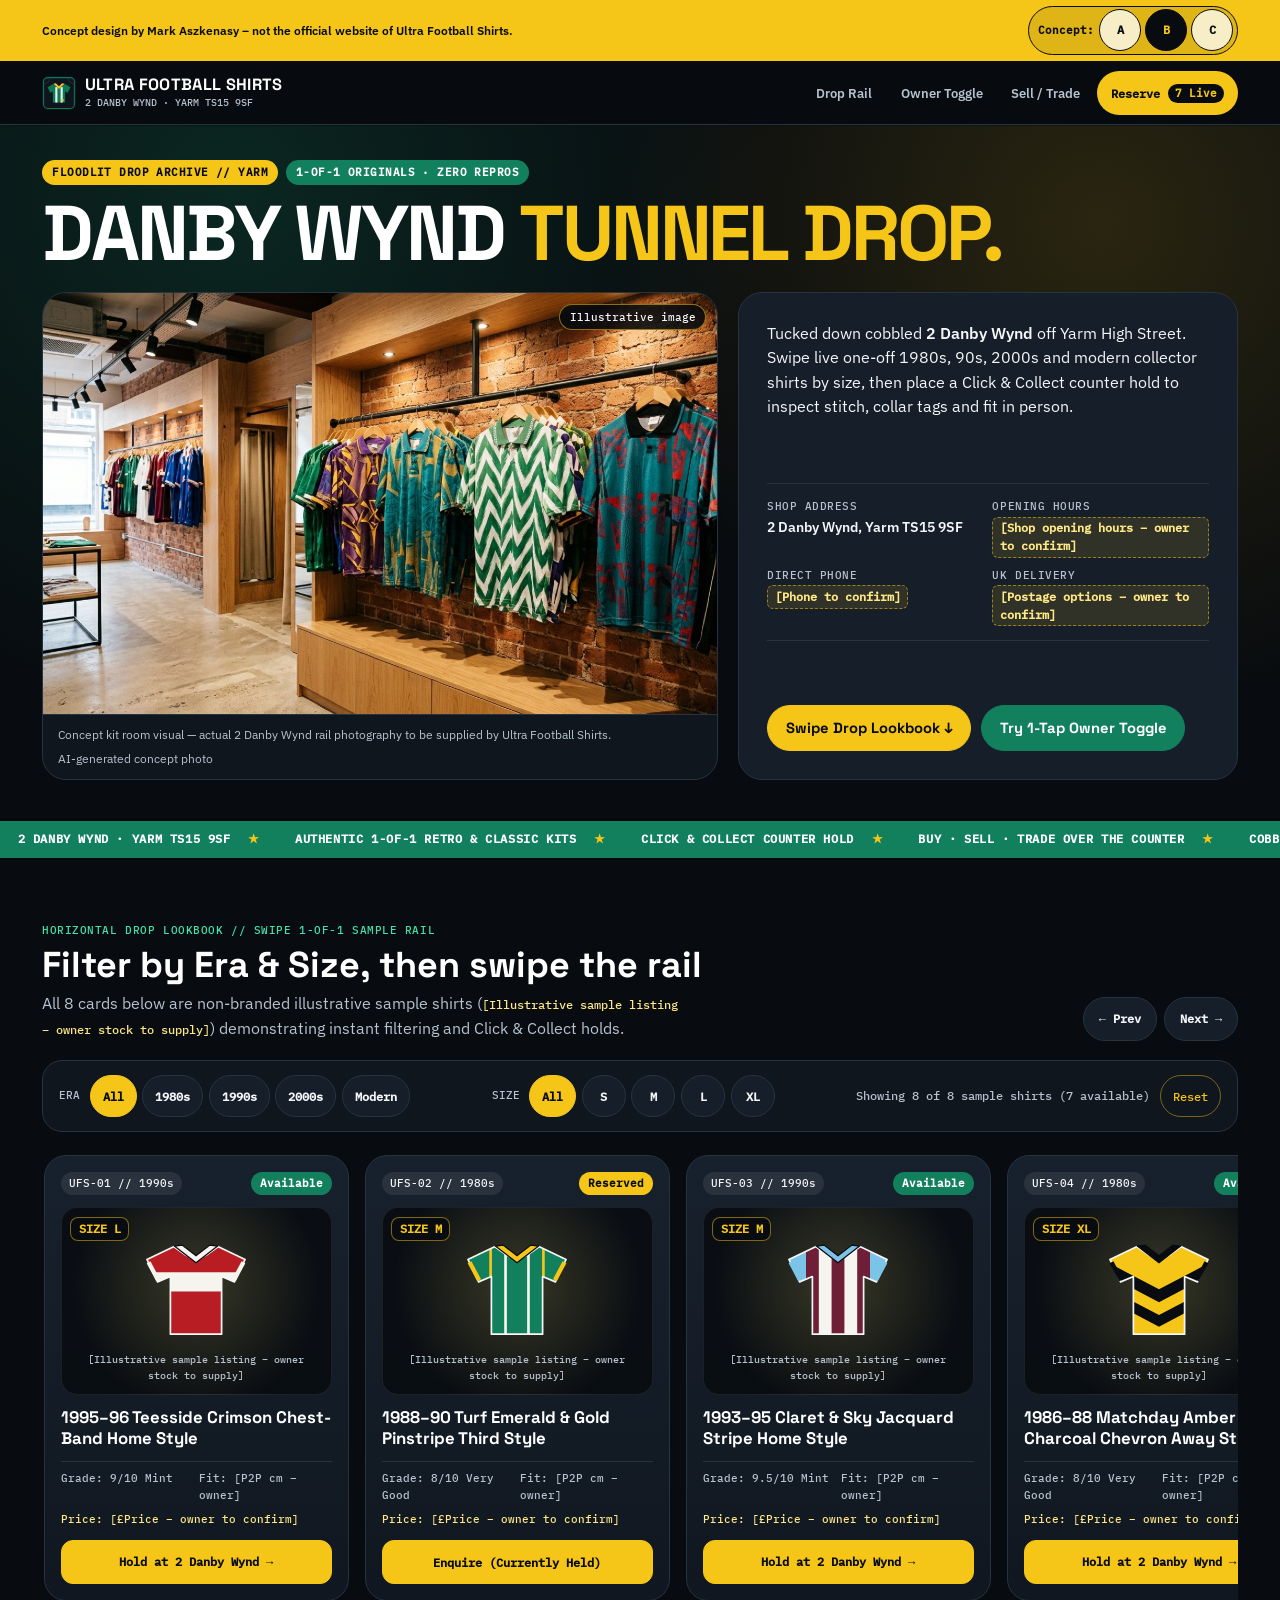
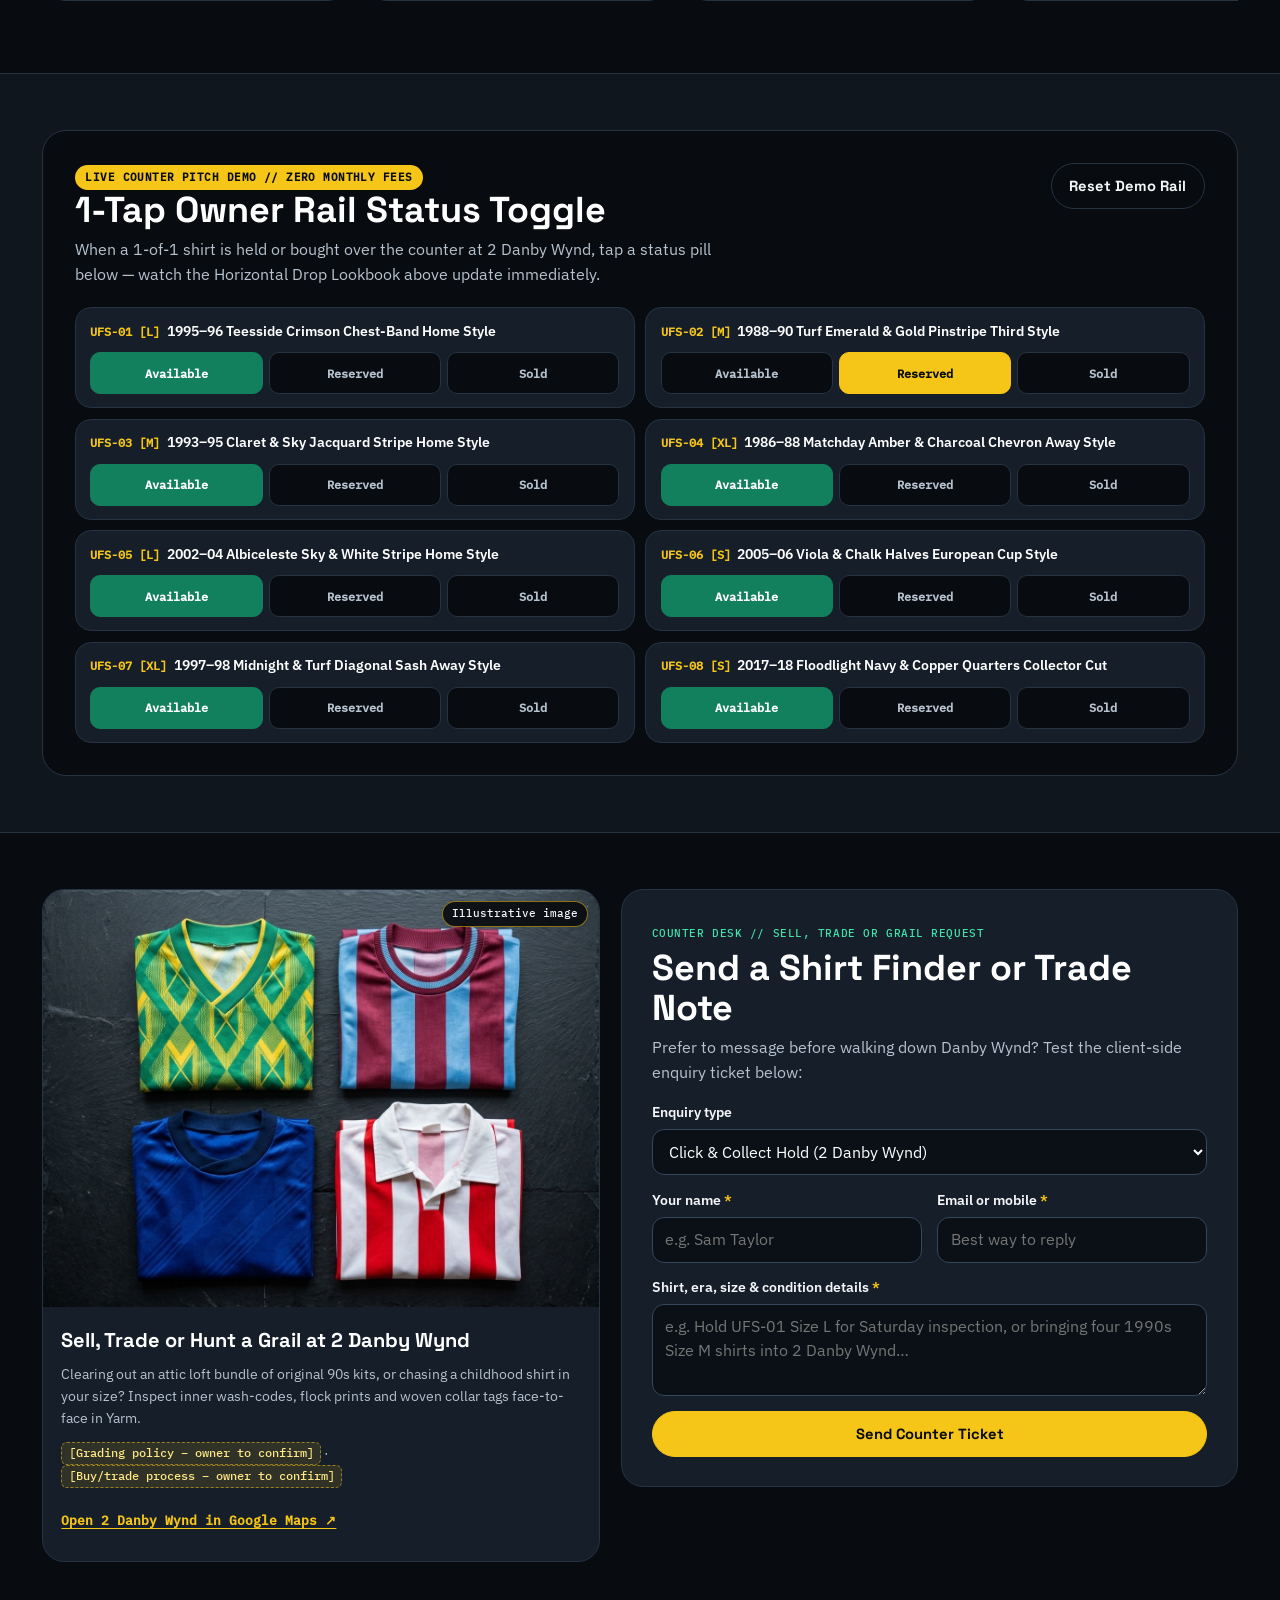
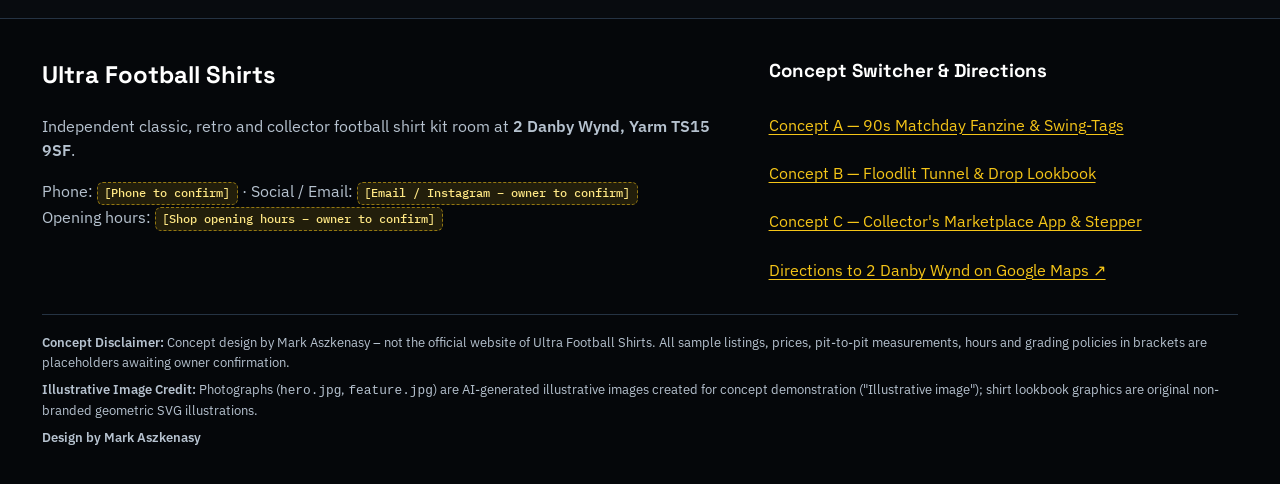
==== b/index.html @ 3579ef4f "Add Set B (kinetic) and Set C (single-page app) mobile-first concept variants with A/B/C switcher" ====
<!DOCTYPE html>
<html lang="en-GB">
<head>
  <meta charset="utf-8">
  <meta name="viewport" content="width=device-width, initial-scale=1">
  <meta name="robots" content="noindex, nofollow">
  <title>Ultra Football Shirts — Floodlit Tunnel &amp; Drop Lookbook, Yarm (Concept B)</title>
  <meta name="description" content="Concept B matchday tunnel website for Ultra Football Shirts at 2 Danby Wynd, Yarm TS15 9SF: horizontal drop lookbook, Click &amp; Collect reserve sheet, and 1-tap owner rail status toggle.">
  <meta name="theme-color" content="#080B0F">
  <link rel="icon" href="../favicon.svg" type="image/svg+xml">
  <link rel="preload" href="../fonts/space-grotesk-latin.woff2" as="font" type="font/woff2" crossorigin>
  <link rel="preload" href="../fonts/ibm-plex-sans-400.woff2" as="font" type="font/woff2" crossorigin>
  <link rel="preload" href="../fonts/ibm-plex-sans-600.woff2" as="font" type="font/woff2" crossorigin>
  <link rel="preload" href="../fonts/ibm-plex-mono-500.woff2" as="font" type="font/woff2" crossorigin>
  <link rel="stylesheet" href="css/styles.css">
</head>
<body>
  <a class="skip-link" href="#main">Skip to main content</a>

  <!-- Persistent Top Concept Banner -->
  <div class="concept-banner" role="region" aria-label="Concept website notice">
    <div class="wrap concept-banner__inner">
      <p class="concept-banner__text">Concept design by Mark Aszkenasy – not the official website of Ultra Football Shirts.</p>
      <div class="concept-banner__controls">
        <nav class="concept-switcher" aria-label="Concept version switcher">
          <span class="concept-switcher__label">Concept:</span>
          <a class="concept-switcher__pill" href="../index.html">A</a>
          <a class="concept-switcher__pill is-active" href="index.html" aria-current="page">B</a>
          <a class="concept-switcher__pill" href="../c/index.html">C</a>
        </nav>
      </div>
    </div>
  </div>

  <!-- Floodlit Tunnel Header -->
  <header class="tunnel-header">
    <div class="wrap tunnel-header__inner">
      <a class="tunnel-brand" href="#top">
        <img class="tunnel-brand__logo" src="../images/logo-mark.svg" width="34" height="34" alt="">
        <span class="tunnel-brand__text">
          <span class="tunnel-brand__name">ULTRA FOOTBALL SHIRTS</span>
          <span class="tunnel-brand__loc">2 DANBY WYND &middot; YARM TS15 9SF</span>
        </span>
      </a>

      <nav class="tunnel-nav" aria-label="Page sections">
        <a class="tunnel-nav__link" href="#lookbook">Drop Rail</a>
        <a class="tunnel-nav__link" href="#owner-rail-toggle">Owner Toggle</a>
        <a class="tunnel-nav__link" href="#sell-trade">Sell / Trade</a>
        <button
          type="button"
          class="tunnel-nav__cta"
          data-open-reserve="General Click &amp; Collect Enquiry (2 Danby Wynd, Yarm)"
        >
          <span>Reserve</span>
          <span class="rail-live-pip" id="header-avail-pip">7 Live</span>
        </button>
      </nav>
    </div>
  </header>

  <main id="main">
    <!-- Floodlit Tunnel Hero -->
    <section class="tunnel-hero" id="top" aria-labelledby="hero-heading">
      <div class="wrap">
        <div class="tunnel-hero__meta">
          <span class="volt-pill">FLOODLIT DROP ARCHIVE // YARM</span>
          <span class="turf-pill">1-OF-1 ORIGINALS &middot; ZERO REPROS</span>
        </div>

        <h1 id="hero-heading" class="tunnel-display">
          DANBY WYND <span class="tunnel-display__volt">TUNNEL DROP.</span>
        </h1>

        <div class="tunnel-hero__stage">
          <figure class="tunnel-hero__media">
            <div class="tunnel-hero__img-wrap">
              <img
                src="../images/hero.jpg"
                width="1440"
                height="803"
                alt="Rails of colourful retro and classic football shirts hanging inside an independent football kit room"
                fetchpriority="high"
              >
              <span class="illus-badge">Illustrative image</span>
            </div>
            <figcaption class="tunnel-hero__caption">
              <span>Concept kit room visual — actual 2 Danby Wynd rail photography to be supplied by Ultra Football Shirts.</span>
              <span>AI-generated concept photo</span>
            </figcaption>
          </figure>

          <div class="tunnel-hero__panel">
            <p class="tunnel-lead">
              Tucked down cobbled <strong>2 Danby Wynd</strong> off Yarm High Street. Swipe live one-off 1980s, 90s, 2000s and modern collector shirts by size, then place a Click &amp; Collect counter hold to inspect stitch, collar tags and fit in person.
            </p>

            <dl class="tunnel-specs">
              <div>
                <dt>Shop Address</dt>
                <dd>2 Danby Wynd, Yarm TS15 9SF</dd>
              </div>
              <div>
                <dt>Opening Hours</dt>
                <dd><span class="ph">[Shop opening hours – owner to confirm]</span></dd>
              </div>
              <div>
                <dt>Direct Phone</dt>
                <dd><span class="ph">[Phone to confirm]</span></dd>
              </div>
              <div>
                <dt>UK Delivery</dt>
                <dd><span class="ph">[Postage options – owner to confirm]</span></dd>
              </div>
            </dl>

            <div class="tunnel-hero__btns">
              <a class="btn btn--volt" href="#lookbook">Swipe Drop Lookbook &darr;</a>
              <a class="btn btn--turf" href="#owner-rail-toggle">Try 1-Tap Owner Toggle</a>
            </div>
          </div>
        </div>
      </div>
    </section>

    <!-- Kinetic Matchday Ticker -->
    <section class="matchday-ticker" aria-label="2 Danby Wynd matchday information">
      <div class="matchday-ticker__track">
        <ul class="matchday-ticker__list">
          <li>2 DANBY WYND &middot; YARM TS15 9SF</li>
          <li>AUTHENTIC 1-OF-1 RETRO &amp; CLASSIC KITS</li>
          <li>CLICK &amp; COLLECT COUNTER HOLD</li>
          <li>BUY &middot; SELL &middot; TRADE OVER THE COUNTER</li>
          <li>COBBLES OFF YARM HIGH STREET</li>
          <li>ZERO MONTHLY E-COMMERCE BLOAT</li>
        </ul>
        <ul class="matchday-ticker__list" aria-hidden="true">
          <li>2 DANBY WYND &middot; YARM TS15 9SF</li>
          <li>AUTHENTIC 1-OF-1 RETRO &amp; CLASSIC KITS</li>
          <li>CLICK &amp; COLLECT COUNTER HOLD</li>
          <li>BUY &middot; SELL &middot; TRADE OVER THE COUNTER</li>
          <li>COBBLES OFF YARM HIGH STREET</li>
          <li>ZERO MONTHLY E-COMMERCE BLOAT</li>
        </ul>
      </div>
    </section>

    <!-- Horizontal Touch-Snap Shirt Lookbook -->
    <section class="section" id="lookbook" aria-labelledby="lookbook-heading">
      <div class="wrap">
        <div class="lookbook-head">
          <div>
            <span class="eyebrow">HORIZONTAL DROP LOOKBOOK // SWIPE 1-OF-1 SAMPLE RAIL</span>
            <h2 id="lookbook-heading">Filter by Era &amp; Size, then swipe the rail</h2>
            <p class="section-sub">
              All 8 cards below are non-branded illustrative sample shirts (<code>[Illustrative sample listing – owner stock to supply]</code>) demonstrating instant filtering and Click &amp; Collect holds.
            </p>
          </div>

          <div class="rail-arrows" aria-label="Scroll lookbook rail">
            <button type="button" class="arrow-btn" data-rail-scroll="-1" aria-label="Scroll lookbook left">&larr; Prev</button>
            <button type="button" class="arrow-btn" data-rail-scroll="1" aria-label="Scroll lookbook right">Next &rarr;</button>
          </div>
        </div>

        <!-- Instant Era & Size Filter Console -->
        <div class="filter-bar" role="region" aria-label="Filter lookbook by era and size">
          <div class="filter-axis">
            <span class="filter-axis__label">ERA</span>
            <div class="filter-chips" role="group" aria-label="Filter by era">
              <button type="button" class="chip is-active" data-era="All" aria-pressed="true">All</button>
              <button type="button" class="chip" data-era="1980s" aria-pressed="false">1980s</button>
              <button type="button" class="chip" data-era="1990s" aria-pressed="false">1990s</button>
              <button type="button" class="chip" data-era="2000s" aria-pressed="false">2000s</button>
              <button type="button" class="chip" data-era="Modern" aria-pressed="false">Modern</button>
            </div>
          </div>

          <div class="filter-axis">
            <span class="filter-axis__label">SIZE</span>
            <div class="filter-chips" role="group" aria-label="Filter by size">
              <button type="button" class="chip is-active" data-size="All" aria-pressed="true">All</button>
              <button type="button" class="chip" data-size="S" aria-pressed="false">S</button>
              <button type="button" class="chip" data-size="M" aria-pressed="false">M</button>
              <button type="button" class="chip" data-size="L" aria-pressed="false">L</button>
              <button type="button" class="chip" data-size="XL" aria-pressed="false">XL</button>
            </div>
          </div>

          <div class="filter-status">
            <span id="lookbook-count" aria-live="polite">Showing 8 of 8 sample shirts</span>
            <button type="button" class="reset-chip" id="reset-lookbook-filters">Reset</button>
          </div>
        </div>
      </div>

      <!-- Horizontal Touch-Snap Rail -->
      <div class="wrap">
        <div class="lookbook-rail" id="lookbook-rail" tabindex="0" role="region" aria-label="Sample retro football shirts">
          <noscript>
            <p>Enable JavaScript to browse the interactive drop lookbook and test the 1-tap owner rail toggle.</p>
          </noscript>
        </div>
      </div>
    </section>

    <!-- Interactive 1-Tap Owner Rail Status Toggle Demo Right on the Page -->
    <section class="section section--console" id="owner-rail-toggle" aria-labelledby="owner-heading">
      <div class="wrap">
        <div class="owner-console">
          <div class="owner-console__head">
            <div>
              <span class="volt-pill">LIVE COUNTER PITCH DEMO // ZERO MONTHLY FEES</span>
              <h2 id="owner-heading">1-Tap Owner Rail Status Toggle</h2>
              <p class="section-sub">
                When a 1-of-1 shirt is held or bought over the counter at 2 Danby Wynd, tap a status pill below — watch the Horizontal Drop Lookbook above update immediately.
              </p>
            </div>
            <button type="button" class="btn btn--ghost" id="reset-demo-stock">Reset Demo Rail</button>
          </div>

          <div class="owner-list" id="owner-toggle-list" aria-live="polite"></div>
        </div>
      </div>
    </section>

    <!-- Sell / Trade & Grail Finder + Feature Flat-Lay -->
    <section class="section" id="sell-trade" aria-labelledby="sell-heading">
      <div class="wrap sell-split">
        <div>
          <figure class="feature-card">
            <div class="feature-card__img">
              <img
                src="../images/feature.jpg"
                width="1200"
                height="896"
                alt="Folded classic 1990s football shirts arranged in a flat-lay showing woven collars and bold geometric patterns"
                loading="lazy"
              >
              <span class="illus-badge">Illustrative image</span>
            </div>
            <figcaption class="feature-card__cap">
              <h3>Sell, Trade or Hunt a Grail at 2 Danby Wynd</h3>
              <p>
                Clearing out an attic loft bundle of original 90s kits, or chasing a childhood shirt in your size? Inspect inner wash-codes, flock prints and woven collar tags face-to-face in Yarm.
              </p>
              <p>
                <span class="ph">[Grading policy – owner to confirm]</span> &middot;
                <span class="ph">[Buy/trade process – owner to confirm]</span>
              </p>
              <a
                class="map-btn"
                href="https://www.google.com/maps/search/?api=1&amp;query=Ultra+Football+Shirts+2+Danby+Wynd+Yarm+TS15+9SF"
                target="_blank"
                rel="noopener noreferrer"
              >
                Open 2 Danby Wynd in Google Maps &nearr;
              </a>
            </figcaption>
          </figure>
        </div>

        <div class="counter-form-card">
          <span class="eyebrow">COUNTER DESK // SELL, TRADE OR GRAIL REQUEST</span>
          <h2 id="sell-heading">Send a Shirt Finder or Trade Note</h2>
          <p class="section-sub" style="margin-bottom: 1.1rem;">
            Prefer to message before walking down Danby Wynd? Test the client-side enquiry ticket below:
          </p>

          <form id="b-counter-form" class="tunnel-form" novalidate>
            <div class="t-field">
              <label for="b-ticket-mode">Enquiry type</label>
              <select id="b-ticket-mode" name="mode">
                <option value="Click & Collect Hold">Click &amp; Collect Hold (2 Danby Wynd)</option>
                <option value="Sell / Trade Shirts">Sell or Trade Classic Shirts Over the Counter</option>
                <option value="Grail / Shirt Finder">Grail Finder — Hunting a Specific Shirt &amp; Size</option>
              </select>
            </div>

            <div class="t-row-2">
              <div class="t-field">
                <label for="b-user-name">Your name <span class="req" aria-hidden="true">*</span></label>
                <input id="b-user-name" name="name" type="text" autocomplete="name" required aria-describedby="b-name-err" placeholder="e.g. Sam Taylor">
                <p class="t-err" id="b-name-err" role="alert"></p>
              </div>

              <div class="t-field">
                <label for="b-user-contact">Email or mobile <span class="req" aria-hidden="true">*</span></label>
                <input id="b-user-contact" name="contact" type="text" required aria-describedby="b-contact-err" placeholder="Best way to reply">
                <p class="t-err" id="b-contact-err" role="alert"></p>
              </div>
            </div>

            <div class="t-field">
              <label for="b-shirt-notes">Shirt, era, size &amp; condition details <span class="req" aria-hidden="true">*</span></label>
              <textarea
                id="b-shirt-notes"
                name="details"
                rows="3"
                required
                aria-describedby="b-details-err"
                placeholder="e.g. Hold UFS-01 Size L for Saturday inspection, or bringing four 1990s Size M shirts into 2 Danby Wynd…"
              ></textarea>
              <p class="t-err" id="b-details-err" role="alert"></p>
            </div>

            <button type="submit" class="btn btn--volt btn--block">Send Counter Ticket</button>
            <div class="demo-banner-feedback" id="b-counter-feedback" tabindex="-1" role="status" aria-live="polite" hidden></div>
          </form>
        </div>
      </div>
    </section>
  </main>

  <!-- Interactive Click & Collect Reserve Sheet (Modal Drawer) -->
  <div
    class="sheet-backdrop"
    id="reserve-sheet"
    role="dialog"
    aria-modal="true"
    aria-labelledby="reserve-sheet-title"
    hidden
  >
    <div class="sheet-panel">
      <div class="sheet-panel__head">
        <div>
          <span class="turf-pill">2 DANBY WYND &middot; CLICK &amp; COLLECT</span>
          <h2 id="reserve-sheet-title">Reserve Shirt for Inspection</h2>
        </div>
        <button type="button" class="sheet-close" id="close-reserve-sheet" aria-label="Close reserve sheet">Close &#10005;</button>
      </div>

      <p class="sheet-sub">
        Request a counter hold at <strong>2 Danby Wynd, Yarm TS15 9SF</strong> (<span class="ph">[Hold window – owner to confirm]</span>) or ask about tracked UK postage (<span class="ph">[Postage options – owner to confirm]</span>).
      </p>

      <form id="b-reserve-form" class="tunnel-form" novalidate>
        <div class="t-field">
          <label for="sheet-shirt">Selected rail item</label>
          <input id="sheet-shirt" name="shirt" type="text" readonly>
        </div>

        <div class="t-row-2">
          <div class="t-field">
            <label for="sheet-name">Your name <span class="req" aria-hidden="true">*</span></label>
            <input id="sheet-name" name="name" type="text" autocomplete="name" required aria-describedby="sheet-name-err" placeholder="e.g. Jordan Reed">
            <p class="t-err" id="sheet-name-err" role="alert"></p>
          </div>

          <div class="t-field">
            <label for="sheet-contact">Email or mobile <span class="req" aria-hidden="true">*</span></label>
            <input id="sheet-contact" name="contact" type="text" required aria-describedby="sheet-contact-err" placeholder="For hold confirmation">
            <p class="t-err" id="sheet-contact-err" role="alert"></p>
          </div>
        </div>

        <div class="t-field">
          <label for="sheet-handover">Collection or delivery preference</label>
          <select id="sheet-handover" name="handover">
            <option value="collect">Click &amp; Collect — Inspect at 2 Danby Wynd, Yarm</option>
            <option value="postage">Enquire about UK Postage [Postage options – owner to confirm]</option>
          </select>
        </div>

        <div class="t-field">
          <label for="sheet-note">Pit-to-pit check or collection note (optional)</label>
          <textarea id="sheet-note" name="note" rows="2" placeholder="e.g. Can pop down Danby Wynd Saturday afternoon…"></textarea>
        </div>

        <button type="submit" class="btn btn--volt btn--block">Send Click &amp; Collect Request</button>
        <div class="demo-banner-feedback" id="sheet-feedback" tabindex="-1" role="status" aria-live="polite" hidden></div>
      </form>
    </div>
  </div>

  <!-- Tunnel Footer -->
  <footer class="tunnel-footer">
    <div class="wrap">
      <div class="footer-grid">
        <div>
          <h2>Ultra Football Shirts</h2>
          <p>
            Independent classic, retro and collector football shirt kit room at <strong>2 Danby Wynd, Yarm TS15 9SF</strong>.
          </p>
          <p>
            Phone: <span class="ph">[Phone to confirm]</span> &middot;
            Social / Email: <span class="ph">[Email / Instagram – owner to confirm]</span><br>
            Opening hours: <span class="ph">[Shop opening hours – owner to confirm]</span>
          </p>
        </div>

        <div>
          <h3>Concept Switcher &amp; Directions</h3>
          <ul class="footer-links">
            <li><a href="../index.html">Concept A — 90s Matchday Fanzine &amp; Swing-Tags</a></li>
            <li><a href="index.html" aria-current="page">Concept B — Floodlit Tunnel &amp; Drop Lookbook</a></li>
            <li><a href="../c/index.html">Concept C — Collector's Marketplace App &amp; Stepper</a></li>
            <li>
              <a
                href="https://www.google.com/maps/search/?api=1&amp;query=Ultra+Football+Shirts+2+Danby+Wynd+Yarm+TS15+9SF"
                target="_blank"
                rel="noopener noreferrer"
              >
                Directions to 2 Danby Wynd on Google Maps &nearr;
              </a>
            </li>
          </ul>
        </div>
      </div>

      <div class="footer-legal">
        <p><strong>Concept Disclaimer:</strong> Concept design by Mark Aszkenasy – not the official website of Ultra Football Shirts. All sample listings, prices, pit-to-pit measurements, hours and grading policies in brackets are placeholders awaiting owner confirmation.</p>
        <p><strong>Illustrative Image Credit:</strong> Photographs (<code>hero.jpg</code>, <code>feature.jpg</code>) are AI-generated illustrative images created for concept demonstration ("Illustrative image"); shirt lookbook graphics are original non-branded geometric SVG illustrations.</p>
        <p><strong>Design by Mark Aszkenasy</strong></p>
      </div>
    </div>
  </footer>

  <!-- Mobile Bottom Dock -->
  <nav class="mobile-tunnel-dock" aria-label="Quick mobile actions">
    <a class="dock-btn dock-btn--volt" href="#lookbook">Drop Rail</a>
    <a class="dock-btn dock-btn--turf" href="#owner-rail-toggle">Owner Toggle</a>
    <a
      class="dock-btn"
      href="https://www.google.com/maps/search/?api=1&amp;query=Ultra+Football+Shirts+2+Danby+Wynd+Yarm+TS15+9SF"
      target="_blank"
      rel="noopener noreferrer"
    >
      Directions
    </a>
  </nav>

  <script src="js/app.js" defer></script>
</body>
</html>
---- b/css/styles.css ----
/* ==========================================================================
   ULTRA FOOTBALL SHIRTS — Concept B
   "90s Floodlit Tunnel & Horizontal Drop Lookbook"
   2 Danby Wynd, Yarm TS15 9SF
   Palette:
     Pitch Black:     #080B0F  (Tunnel Surface: #10161E, Elevated: #161F2A)
     Floodlight Volt: #F5C518  (#080B0F ink on #F5C518 = 12.4:1 WCAG AAA)
     Turf Green:      #12805C  (#FFFFFF ink on #12805C = 4.92:1 WCAG AA)
   Self-hosted WOFF2 fonts ONLY · Zero external network requests
   ========================================================================== */

@font-face {
  font-family: "Space Grotesk";
  src: url("../../fonts/space-grotesk-latin.woff2") format("woff2");
  font-weight: 300 700;
  font-style: normal;
  font-display: swap;
}

@font-face {
  font-family: "IBM Plex Sans";
  src: url("../../fonts/ibm-plex-sans-400.woff2") format("woff2");
  font-weight: 400;
  font-style: normal;
  font-display: swap;
}

@font-face {
  font-family: "IBM Plex Sans";
  src: url("../../fonts/ibm-plex-sans-600.woff2") format("woff2");
  font-weight: 600;
  font-style: normal;
  font-display: swap;
}

@font-face {
  font-family: "IBM Plex Mono";
  src: url("../../fonts/ibm-plex-mono-500.woff2") format("woff2");
  font-weight: 500;
  font-style: normal;
  font-display: swap;
}

:root {
  --pitch: #080B0F;
  --tunnel: #10161E;
  --tunnel-card: #151E29;
  --tunnel-border: #253343;
  --volt: #F5C518;
  --volt-hover: #FFCF29;
  --turf: #12805C;
  --turf-hover: #0E6B4D;
  --turf-mint: #43E2AA;
  --chalk: #F4F6F8;
  --chalk-muted: #B6C2CF;
  --sold: #B32626;
  --err: #FF7A7A;

  --font-display: "Space Grotesk", -apple-system, BlinkMacSystemFont, "Segoe UI", sans-serif;
  --font-body: "IBM Plex Sans", -apple-system, BlinkMacSystemFont, "Segoe UI", sans-serif;
  --font-mono: "IBM Plex Mono", ui-monospace, SFMono-Regular, Menlo, monospace;

  --wrap: 1260px;
  --gutter: clamp(0.85rem, 3.5vw, 2rem);
}

*,
*::before,
*::after {
  box-sizing: border-box;
}

html {
  font-size: 16px;
  scroll-behavior: smooth;
  -webkit-text-size-adjust: 100%;
  overflow-x: clip;
}

body {
  margin: 0;
  background-color: var(--pitch);
  color: var(--chalk);
  font-family: var(--font-body);
  font-size: 1rem;
  line-height: 1.56;
  overflow-x: clip;
  min-height: 100vh;
  padding-bottom: calc(5.1rem + env(safe-area-inset-bottom));
}

@media (min-width: 900px) {
  body {
    padding-bottom: 0;
  }
}

img,
svg {
  max-width: 100%;
  height: auto;
  display: block;
}

a {
  color: var(--volt);
  text-underline-offset: 3px;
}

a:hover {
  color: #FFFFFF;
}

:focus-visible {
  outline: 3px solid var(--volt);
  outline-offset: 2px;
}

.skip-link {
  position: absolute;
  left: -9999px;
  top: 0.5rem;
  z-index: 3000;
  padding: 0.65rem 1rem;
  background: var(--volt);
  color: var(--pitch);
  font-family: var(--font-mono);
  font-weight: 700;
  border-radius: 999px;
  text-decoration: none;
}

.skip-link:focus {
  left: 0.75rem;
}

.wrap {
  width: 100%;
  max-width: var(--wrap);
  margin-inline: auto;
  padding-inline: var(--gutter);
}

/* ==========================================================================
   1. TOP CONCEPT COMPLIANCE BANNER + PILL SWITCHER
   ========================================================================== */
.concept-banner {
  background: var(--volt);
  color: var(--pitch);
  border-bottom: 2px solid var(--pitch);
  font-size: 0.78rem;
  line-height: 1.36;
  padding: 0.38rem 0;
}

.concept-banner__inner {
  display: flex;
  flex-wrap: wrap;
  align-items: center;
  justify-content: space-between;
  gap: 0.4rem 0.75rem;
}

.concept-banner__text {
  margin: 0;
  font-weight: 600;
  color: var(--pitch);
  min-width: 0;
}

.concept-switcher {
  display: inline-flex;
  align-items: center;
  gap: 0.25rem;
  background: rgba(8, 11, 15, 0.09);
  border: 1.5px solid var(--pitch);
  border-radius: 999px;
  padding: 0.14rem 0.22rem 0.14rem 0.55rem;
}

.concept-switcher__label {
  font-family: var(--font-mono);
  font-size: 0.68rem;
  font-weight: 600;
  color: var(--pitch);
  margin-right: 0.1rem;
  white-space: nowrap;
}

.concept-switcher__pill {
  display: inline-flex;
  align-items: center;
  justify-content: center;
  min-width: 42px;
  min-height: 42px;
  padding: 0 0.55rem;
  border-radius: 999px;
  font-family: var(--font-mono);
  font-size: 0.75rem;
  font-weight: 700;
  text-decoration: none;
  color: var(--pitch);
  background: rgba(255, 255, 255, 0.76);
  border: 1.5px solid var(--pitch);
  transition: background-color 0.15s ease, color 0.15s ease;
}

.concept-switcher__pill:hover {
  background: var(--turf);
  color: #FFFFFF;
}

.concept-switcher__pill.is-active {
  background: var(--pitch);
  color: var(--volt);
}

/* ==========================================================================
   2. FLOODLIT TUNNEL HEADER
   ========================================================================== */
.tunnel-header {
  position: sticky;
  top: 0;
  z-index: 120;
  background: rgba(8, 11, 15, 0.94);
  backdrop-filter: blur(12px);
  border-bottom: 1px solid var(--tunnel-border);
  padding: 0.55rem 0;
}

.tunnel-header__inner {
  display: flex;
  flex-wrap: wrap;
  align-items: center;
  justify-content: space-between;
  gap: 0.5rem 0.75rem;
}

.tunnel-brand {
  display: inline-flex;
  align-items: center;
  gap: 0.55rem;
  text-decoration: none;
  color: #FFFFFF;
  min-height: 44px;
  min-width: 0;
}

.tunnel-brand__logo {
  width: 34px;
  height: 34px;
  flex-shrink: 0;
}

.tunnel-brand__text {
  display: flex;
  flex-direction: column;
  min-width: 0;
}

.tunnel-brand__name {
  font-family: var(--font-display);
  font-weight: 700;
  font-size: clamp(0.88rem, 2.5vw, 1.02rem);
  letter-spacing: 0.02em;
  line-height: 1.15;
}

.tunnel-brand__loc {
  font-family: var(--font-mono);
  font-size: 0.64rem;
  color: var(--chalk-muted);
}

.tunnel-nav {
  display: flex;
  align-items: center;
  gap: 0.3rem;
}

.tunnel-nav__link {
  display: none;
  align-items: center;
  min-height: 42px;
  padding: 0 0.75rem;
  border-radius: 999px;
  font-size: 0.84rem;
  font-weight: 600;
  color: var(--chalk-muted);
  text-decoration: none;
}

.tunnel-nav__link:hover {
  background: var(--tunnel-card);
  color: #FFFFFF;
}

@media (min-width: 820px) {
  .tunnel-nav__link {
    display: inline-flex;
  }
}

.tunnel-nav__cta {
  display: inline-flex;
  align-items: center;
  gap: 0.45rem;
  min-height: 44px;
  padding: 0 0.88rem;
  border-radius: 999px;
  background: var(--volt);
  color: var(--pitch);
  border: none;
  font-family: var(--font-mono);
  font-size: 0.76rem;
  font-weight: 700;
  cursor: pointer;
}

.rail-live-pip {
  padding: 0.14rem 0.45rem;
  border-radius: 999px;
  background: var(--pitch);
  color: var(--volt);
  font-size: 0.68rem;
}

/* ==========================================================================
   3. OVERSIZED TUNNEL HERO
   ========================================================================== */
.tunnel-hero {
  padding: clamp(1.1rem, 3vw, 2.2rem) 0 clamp(1.5rem, 3vw, 2.4rem);
  background: radial-gradient(circle at 18% 10%, rgba(18, 128, 92, 0.24), transparent 44%),
              radial-gradient(circle at 86% 14%, rgba(245, 197, 24, 0.14), transparent 40%);
}

.tunnel-hero__meta {
  display: flex;
  flex-wrap: wrap;
  gap: 0.45rem;
  margin-bottom: 0.75rem;
}

.volt-pill {
  display: inline-flex;
  align-items: center;
  padding: 0.25rem 0.65rem;
  border-radius: 999px;
  background: var(--volt);
  color: var(--pitch);
  font-family: var(--font-mono);
  font-size: 0.68rem;
  font-weight: 700;
  letter-spacing: 0.04em;
}

.turf-pill {
  display: inline-flex;
  align-items: center;
  padding: 0.25rem 0.65rem;
  border-radius: 999px;
  background: var(--turf);
  color: #FFFFFF;
  font-family: var(--font-mono);
  font-size: 0.68rem;
  font-weight: 600;
  letter-spacing: 0.04em;
}

.tunnel-display {
  font-family: var(--font-display);
  font-weight: 700;
  font-size: clamp(2.15rem, 7.6vw, 4.85rem);
  line-height: 0.96;
  letter-spacing: -0.04em;
  text-transform: uppercase;
  margin: 0 0 1.25rem;
  color: #FFFFFF;
}

.tunnel-display__volt {
  color: var(--volt);
}

.tunnel-hero__stage {
  display: grid;
  grid-template-columns: 1fr;
  gap: 1.25rem;
  align-items: stretch;
}

@media (min-width: 960px) {
  .tunnel-hero__stage {
    grid-template-columns: 1.15fr 0.85fr;
  }
}

.tunnel-hero__media {
  margin: 0;
  background: var(--tunnel);
  border: 1px solid var(--tunnel-border);
  border-radius: 24px;
  overflow: hidden;
  display: flex;
  flex-direction: column;
}

.tunnel-hero__img-wrap {
  position: relative;
  flex: 1 1 auto;
}

.tunnel-hero__img-wrap img {
  width: 100%;
  height: 100%;
  min-height: 230px;
  aspect-ratio: 16 / 10;
  object-fit: cover;
}

.illus-badge {
  position: absolute;
  top: 0.7rem;
  right: 0.7rem;
  background: rgba(8, 11, 15, 0.9);
  color: var(--chalk);
  border: 1px solid rgba(245, 197, 24, 0.55);
  padding: 0.22rem 0.58rem;
  border-radius: 999px;
  font-family: var(--font-mono);
  font-size: 0.68rem;
}

.tunnel-hero__caption {
  padding: 0.65rem 0.95rem;
  display: flex;
  flex-wrap: wrap;
  justify-content: space-between;
  gap: 0.35rem 0.75rem;
  font-size: 0.76rem;
  color: var(--chalk-muted);
  border-top: 1px solid var(--tunnel-border);
}

.tunnel-hero__panel {
  background: var(--tunnel-card);
  border: 1px solid var(--tunnel-border);
  border-radius: 24px;
  padding: clamp(1.1rem, 3vw, 1.75rem);
  display: flex;
  flex-direction: column;
  justify-content: space-between;
  gap: 1rem;
}

.tunnel-lead {
  margin: 0;
  font-size: 0.98rem;
  color: var(--chalk);
}

.tunnel-specs {
  margin: 0;
  display: grid;
  grid-template-columns: 1fr;
  gap: 0.55rem;
  padding: 0.85rem 0;
  border-top: 1px solid var(--tunnel-border);
  border-bottom: 1px solid var(--tunnel-border);
}

@media (min-width: 540px) {
  .tunnel-specs {
    grid-template-columns: repeat(2, minmax(0, 1fr));
  }
}

.tunnel-specs dt {
  font-family: var(--font-mono);
  font-size: 0.66rem;
  text-transform: uppercase;
  letter-spacing: 0.05em;
  color: var(--chalk-muted);
}

.tunnel-specs dd {
  margin: 0.15rem 0 0;
  font-size: 0.86rem;
  font-weight: 600;
}

.ph {
  display: inline-block;
  font-family: var(--font-mono);
  font-size: 0.72rem;
  padding: 0.1rem 0.4rem;
  border-radius: 6px;
  background: rgba(245, 197, 24, 0.12);
  border: 1px dashed rgba(245, 197, 24, 0.55);
  color: #FFE885;
  max-width: 100%;
  overflow-wrap: anywhere;
}

.tunnel-hero__btns {
  display: flex;
  flex-wrap: wrap;
  gap: 0.6rem;
}

.btn {
  display: inline-flex;
  align-items: center;
  justify-content: center;
  gap: 0.45rem;
  min-height: 46px;
  padding: 0.65rem 1.1rem;
  border-radius: 999px;
  font-family: var(--font-display);
  font-size: 0.92rem;
  font-weight: 700;
  text-decoration: none;
  border: 1.5px solid transparent;
  cursor: pointer;
}

.btn--volt {
  background: var(--volt);
  color: var(--pitch);
  border-color: var(--volt);
}

.btn--volt:hover {
  background: var(--volt-hover);
  color: var(--pitch);
}

.btn--turf {
  background: var(--turf);
  color: #FFFFFF;
  border-color: var(--turf);
}

.btn--turf:hover {
  background: var(--turf-hover);
  color: #FFFFFF;
}

.btn--ghost {
  background: transparent;
  color: var(--chalk);
  border-color: var(--tunnel-border);
}

.btn--ghost:hover {
  border-color: var(--volt);
  color: #FFFFFF;
}

.btn--block {
  width: 100%;
}

/* ==========================================================================
   4. KINETIC MATCHDAY TICKER
   ========================================================================== */
.matchday-ticker {
  background: var(--turf);
  color: #FFFFFF;
  border-top: 2px solid #040608;
  border-bottom: 2px solid #040608;
  overflow: hidden;
  padding: 0.58rem 0;
}

.matchday-ticker__track {
  display: flex;
  width: max-content;
  animation: matchday-scroll 28s linear infinite;
}

.matchday-ticker:hover .matchday-ticker__track,
.matchday-ticker:focus-within .matchday-ticker__track {
  animation-play-state: paused;
}

.matchday-ticker__list {
  display: flex;
  align-items: center;
  margin: 0;
  padding: 0;
  list-style: none;
}

.matchday-ticker__list li {
  display: inline-flex;
  align-items: center;
  font-family: var(--font-mono);
  font-size: 0.76rem;
  font-weight: 600;
  letter-spacing: 0.05em;
  white-space: nowrap;
  padding: 0 1.1rem;
}

.matchday-ticker__list li::after {
  content: "★";
  color: var(--volt);
  margin-left: 1.1rem;
}

@keyframes matchday-scroll {
  from {
    transform: translateX(0);
  }
  to {
    transform: translateX(-50%);
  }
}

/* ==========================================================================
   5. HORIZONTAL TOUCH-SNAP SHIRT LOOKBOOK
   ========================================================================== */
.section {
  padding: clamp(2rem, 5vw, 3.5rem) 0;
  scroll-margin-top: 4.5rem;
}

.section--console {
  background: var(--tunnel);
  border-top: 1px solid var(--tunnel-border);
  border-bottom: 1px solid var(--tunnel-border);
}

.eyebrow {
  display: inline-block;
  font-family: var(--font-mono);
  font-size: 0.7rem;
  letter-spacing: 0.05em;
  color: var(--turf-mint);
  margin-bottom: 0.3rem;
}

.lookbook-head {
  display: flex;
  flex-wrap: wrap;
  align-items: flex-end;
  justify-content: space-between;
  gap: 1rem;
  margin-bottom: 1.15rem;
}

.section h2 {
  font-family: var(--font-display);
  font-size: clamp(1.5rem, 3.6vw, 2.25rem);
  line-height: 1.12;
  margin: 0 0 0.4rem;
  color: #FFFFFF;
}

.section-sub {
  margin: 0;
  color: var(--chalk-muted);
  max-width: 64ch;
}

.section-sub code {
  font-family: var(--font-mono);
  font-size: 0.78rem;
  color: #FFE885;
}

.rail-arrows {
  display: flex;
  gap: 0.45rem;
}

.arrow-btn {
  min-height: 44px;
  min-width: 74px;
  padding: 0 0.9rem;
  border-radius: 999px;
  background: var(--tunnel-card);
  color: var(--chalk);
  border: 1px solid var(--tunnel-border);
  font-family: var(--font-mono);
  font-size: 0.75rem;
  font-weight: 600;
  cursor: pointer;
}

.arrow-btn:hover {
  background: var(--volt);
  color: var(--pitch);
  border-color: var(--volt);
}

.filter-bar {
  background: var(--tunnel);
  border: 1px solid var(--tunnel-border);
  border-radius: 20px;
  padding: 0.9rem 1rem;
  margin-bottom: 1.15rem;
  display: flex;
  flex-wrap: wrap;
  align-items: center;
  justify-content: space-between;
  gap: 0.85rem 1.25rem;
}

.filter-axis {
  display: flex;
  flex-wrap: wrap;
  align-items: center;
  gap: 0.45rem;
}

.filter-axis__label {
  font-family: var(--font-mono);
  font-size: 0.7rem;
  color: var(--chalk-muted);
  margin-right: 0.15rem;
}

.filter-chips {
  display: flex;
  flex-wrap: wrap;
  gap: 0.35rem;
}

.chip {
  min-height: 42px;
  min-width: 44px;
  padding: 0 0.75rem;
  border-radius: 999px;
  background: var(--tunnel-card);
  color: var(--chalk);
  border: 1px solid var(--tunnel-border);
  font-family: var(--font-mono);
  font-size: 0.76rem;
  font-weight: 600;
  cursor: pointer;
}

.chip.is-active,
.chip[aria-pressed="true"] {
  background: var(--volt);
  color: var(--pitch);
  border-color: var(--volt);
}

.filter-status {
  display: flex;
  align-items: center;
  gap: 0.6rem;
  font-family: var(--font-mono);
  font-size: 0.76rem;
  color: var(--chalk-muted);
}

.reset-chip {
  min-height: 42px;
  padding: 0 0.75rem;
  border-radius: 999px;
  background: transparent;
  color: var(--volt);
  border: 1px solid rgba(245, 197, 24, 0.45);
  font-family: var(--font-mono);
  font-size: 0.73rem;
  cursor: pointer;
}

.lookbook-rail {
  display: grid;
  grid-auto-flow: column;
  grid-auto-columns: minmax(min(84vw, 305px), 320px);
  gap: 1rem;
  overflow-x: auto;
  scroll-snap-type: x mandatory;
  scroll-padding-inline: 0.25rem;
  padding: 0.25rem 0.1rem 1rem;
  scrollbar-width: thin;
  scrollbar-color: var(--volt) var(--tunnel);
}

.drop-card {
  scroll-snap-align: start;
  background: linear-gradient(180deg, #17212D 0%, #101720 100%);
  border: 1px solid var(--tunnel-border);
  border-radius: 22px;
  padding: 1rem;
  display: flex;
  flex-direction: column;
  gap: 0.75rem;
  min-width: 0;
}

.drop-card--sold {
  opacity: 0.78;
}

.drop-card__top {
  display: flex;
  align-items: center;
  justify-content: space-between;
  gap: 0.4rem;
}

.drop-card__era {
  font-family: var(--font-mono);
  font-size: 0.68rem;
  padding: 0.2rem 0.52rem;
  border-radius: 999px;
  background: rgba(255, 255, 255, 0.08);
  color: var(--chalk);
}

.status-pill {
  font-family: var(--font-mono);
  font-size: 0.68rem;
  font-weight: 700;
  padding: 0.2rem 0.56rem;
  border-radius: 999px;
}

.status-pill--avail {
  background: var(--turf);
  color: #FFFFFF;
}

.status-pill--res {
  background: var(--volt);
  color: var(--pitch);
}

.status-pill--sold {
  background: var(--sold);
  color: #FFFFFF;
}

.drop-card__stage {
  position: relative;
  background: radial-gradient(circle at 50% 42%, rgba(245, 197, 24, 0.16), rgba(8, 11, 15, 0.85) 72%);
  border: 1px solid rgba(255, 255, 255, 0.08);
  border-radius: 16px;
  padding: 0.9rem 0.75rem 0.65rem;
  display: flex;
  flex-direction: column;
  align-items: center;
  gap: 0.45rem;
}

.drop-card__stage svg {
  width: 128px;
  height: 122px;
}

.drop-card__size-tag {
  position: absolute;
  top: 0.55rem;
  left: 0.55rem;
  background: var(--pitch);
  color: var(--volt);
  border: 1px solid rgba(245, 197, 24, 0.5);
  border-radius: 8px;
  padding: 0.14rem 0.45rem;
  font-family: var(--font-mono);
  font-size: 0.72rem;
  font-weight: 700;
}

.drop-card__sample {
  font-family: var(--font-mono);
  font-size: 0.64rem;
  color: var(--chalk-muted);
  text-align: center;
}

.drop-card__title {
  font-family: var(--font-display);
  font-size: 1.05rem;
  line-height: 1.24;
  margin: 0;
  color: #FFFFFF;
}

.drop-card__meta {
  display: grid;
  grid-template-columns: 1fr 1fr;
  gap: 0.4rem;
  font-family: var(--font-mono);
  font-size: 0.7rem;
  color: var(--chalk-muted);
  padding-top: 0.5rem;
  border-top: 1px solid var(--tunnel-border);
}

.drop-card__cta {
  margin-top: auto;
  width: 100%;
  min-height: 44px;
  border-radius: 12px;
  font-family: var(--font-mono);
  font-size: 0.76rem;
  font-weight: 700;
  cursor: pointer;
  border: 1.5px solid var(--volt);
  background: var(--volt);
  color: var(--pitch);
}

.drop-card__cta[disabled] {
  background: #1C2633;
  color: var(--chalk-muted);
  border-color: var(--tunnel-border);
  cursor: not-allowed;
}

/* ==========================================================================
   6. 1-TAP OWNER RAIL STATUS TOGGLE DEMO ON-PAGE
   ========================================================================== */
.owner-console {
  background: var(--pitch);
  border: 1.5px solid var(--tunnel-border);
  border-radius: 24px;
  padding: clamp(1.1rem, 3.5vw, 2rem);
}

.owner-console__head {
  display: flex;
  flex-wrap: wrap;
  align-items: flex-start;
  justify-content: space-between;
  gap: 1rem;
  margin-bottom: 1.25rem;
}

.owner-list {
  display: grid;
  grid-template-columns: 1fr;
  gap: 0.65rem;
}

@media (min-width: 860px) {
  .owner-list {
    grid-template-columns: repeat(2, minmax(0, 1fr));
  }
}

.owner-row {
  background: var(--tunnel-card);
  border: 1px solid var(--tunnel-border);
  border-radius: 16px;
  padding: 0.8rem 0.9rem;
  display: flex;
  flex-direction: column;
  gap: 0.6rem;
}

.owner-row__title {
  font-weight: 600;
  font-size: 0.88rem;
  color: #FFFFFF;
}

.owner-row__id {
  font-family: var(--font-mono);
  font-size: 0.72rem;
  color: var(--volt);
  margin-right: 0.4rem;
}

.owner-row__btns {
  display: grid;
  grid-template-columns: repeat(3, minmax(0, 1fr));
  gap: 0.35rem;
}

.state-btn {
  min-height: 42px;
  padding: 0 0.35rem;
  border-radius: 10px;
  background: var(--pitch);
  color: var(--chalk-muted);
  border: 1px solid var(--tunnel-border);
  font-family: var(--font-mono);
  font-size: 0.72rem;
  font-weight: 600;
  cursor: pointer;
}

.state-btn.is-on-avail {
  background: var(--turf);
  color: #FFFFFF;
  border-color: var(--turf);
}

.state-btn.is-on-res {
  background: var(--volt);
  color: var(--pitch);
  border-color: var(--volt);
}

.state-btn.is-on-sold {
  background: var(--sold);
  color: #FFFFFF;
  border-color: var(--sold);
}

/* ==========================================================================
   7. SELL / TRADE SECTION & CLICK & COLLECT SHEET
   ========================================================================== */
.sell-split {
  display: grid;
  grid-template-columns: 1fr;
  gap: 1.3rem;
  align-items: start;
}

@media (min-width: 920px) {
  .sell-split {
    grid-template-columns: 0.95fr 1.05fr;
  }
}

.feature-card {
  margin: 0;
  background: var(--tunnel-card);
  border: 1px solid var(--tunnel-border);
  border-radius: 22px;
  overflow: hidden;
}

.feature-card__img {
  position: relative;
}

.feature-card__img img {
  width: 100%;
  aspect-ratio: 4 / 3;
  object-fit: cover;
}

.feature-card__cap {
  padding: 1.15rem;
}

.feature-card__cap h3 {
  font-family: var(--font-display);
  font-size: 1.25rem;
  margin: 0 0 0.5rem;
  color: #FFFFFF;
}

.feature-card__cap p {
  margin: 0 0 0.7rem;
  font-size: 0.88rem;
  color: var(--chalk-muted);
}

.map-btn {
  display: inline-flex;
  align-items: center;
  min-height: 44px;
  font-family: var(--font-mono);
  font-size: 0.8rem;
  font-weight: 600;
}

.counter-form-card {
  background: var(--tunnel-card);
  border: 1px solid var(--tunnel-border);
  border-radius: 22px;
  padding: clamp(1.1rem, 3.5vw, 1.85rem);
}

.tunnel-form {
  display: grid;
  gap: 0.9rem;
}

.t-row-2 {
  display: grid;
  grid-template-columns: 1fr;
  gap: 0.9rem;
}

@media (min-width: 640px) {
  .t-row-2 {
    grid-template-columns: repeat(2, minmax(0, 1fr));
  }
}

.t-field {
  display: flex;
  flex-direction: column;
  gap: 0.32rem;
  min-width: 0;
}

.t-field label {
  font-size: 0.88rem;
  font-weight: 600;
  color: var(--chalk);
}

.req {
  color: var(--volt);
}

.t-field input,
.t-field select,
.t-field textarea {
  width: 100%;
  min-height: 46px;
  padding: 0.65rem 0.8rem;
  border-radius: 12px;
  border: 1.5px solid #35475C;
  background: #0B1016;
  color: #FFFFFF;
  font-family: var(--font-body);
  font-size: 16px;
  line-height: 1.45;
}

.t-err {
  margin: 0;
  font-size: 0.8rem;
  color: var(--err);
}

.t-err:empty {
  display: none;
}

.demo-banner-feedback {
  padding: 0.95rem 1rem;
  border-radius: 14px;
  background: rgba(18, 128, 92, 0.22);
  border: 1.5px solid var(--turf-mint);
  color: #FFFFFF;
  font-weight: 600;
  font-size: 0.92rem;
}

/* Reserve Modal Sheet */
.sheet-backdrop {
  position: fixed;
  inset: 0;
  z-index: 1500;
  background: rgba(4, 6, 9, 0.82);
  display: flex;
  align-items: flex-end;
  justify-content: center;
  padding: 0.6rem;
}

.sheet-backdrop[hidden] {
  display: none !important;
}

@media (min-width: 700px) {
  .sheet-backdrop {
    align-items: center;
  }
}

.sheet-panel {
  width: 100%;
  max-width: 560px;
  max-height: 92vh;
  overflow-y: auto;
  background: var(--tunnel-card);
  border: 1.5px solid var(--volt);
  border-radius: 22px;
  padding: 1.2rem;
}

.sheet-panel__head {
  display: flex;
  align-items: flex-start;
  justify-content: space-between;
  gap: 0.75rem;
  margin-bottom: 0.6rem;
}

.sheet-panel__head h2 {
  font-family: var(--font-display);
  font-size: 1.3rem;
  margin: 0.35rem 0 0;
}

.sheet-close {
  min-height: 42px;
  padding: 0 0.8rem;
  border-radius: 999px;
  background: var(--pitch);
  color: var(--chalk);
  border: 1px solid var(--tunnel-border);
  font-family: var(--font-mono);
  font-size: 0.74rem;
  cursor: pointer;
}

.sheet-sub {
  margin: 0 0 1rem;
  font-size: 0.86rem;
  color: var(--chalk-muted);
}

/* ==========================================================================
   8. FOOTER & MOBILE DOCK
   ========================================================================== */
.tunnel-footer {
  background: #05070A;
  border-top: 1px solid var(--tunnel-border);
  padding: 2.3rem 0;
  color: var(--chalk-muted);
}

.footer-grid {
  display: grid;
  grid-template-columns: 1fr;
  gap: 1.4rem;
  padding-bottom: 1.4rem;
  border-bottom: 1px solid var(--tunnel-border);
}

@media (min-width: 760px) {
  .footer-grid {
    grid-template-columns: 1.2fr 0.8fr;
  }
}

.tunnel-footer h2,
.tunnel-footer h3 {
  font-family: var(--font-display);
  color: #FFFFFF;
  margin-top: 0;
}

.footer-links {
  list-style: none;
  margin: 0;
  padding: 0;
  display: grid;
  gap: 0.4rem;
}

.footer-links a {
  display: inline-flex;
  align-items: center;
  min-height: 42px;
}

.footer-legal {
  padding-top: 1.15rem;
  font-size: 0.8rem;
  display: grid;
  gap: 0.45rem;
}

.footer-legal p {
  margin: 0;
}

.mobile-tunnel-dock {
  position: fixed;
  left: 0;
  right: 0;
  bottom: 0;
  z-index: 200;
  display: grid;
  grid-template-columns: repeat(3, minmax(0, 1fr));
  gap: 0.4rem;
  padding: 0.45rem var(--gutter) calc(0.45rem + env(safe-area-inset-bottom));
  background: #0B1016;
  border-top: 1px solid var(--tunnel-border);
}

@media (min-width: 900px) {
  .mobile-tunnel-dock {
    display: none;
  }
}

.dock-btn {
  display: inline-flex;
  align-items: center;
  justify-content: center;
  min-height: 44px;
  padding: 0 0.4rem;
  border-radius: 10px;
  background: var(--tunnel-card);
  color: var(--chalk);
  border: 1px solid var(--tunnel-border);
  font-family: var(--font-mono);
  font-size: 0.72rem;
  font-weight: 700;
  text-decoration: none;
  white-space: nowrap;
}

.dock-btn--volt {
  background: var(--volt);
  color: var(--pitch);
  border-color: var(--volt);
}

.dock-btn--turf {
  background: var(--turf);
  color: #FFFFFF;
  border-color: var(--turf);
}

@media (prefers-reduced-motion: reduce) {
  html {
    scroll-behavior: auto;
  }
  *,
  *::before,
  *::after {
    animation-duration: 0.01ms !important;
    transition-duration: 0.01ms !important;
  }
  .matchday-ticker__track {
    animation: none !important;
    width: 100%;
  }
  .matchday-ticker__list {
    flex-wrap: wrap;
    row-gap: 0.25rem;
    padding-inline: var(--gutter);
  }
  .matchday-ticker__list[aria-hidden="true"] {
    display: none;
  }
}
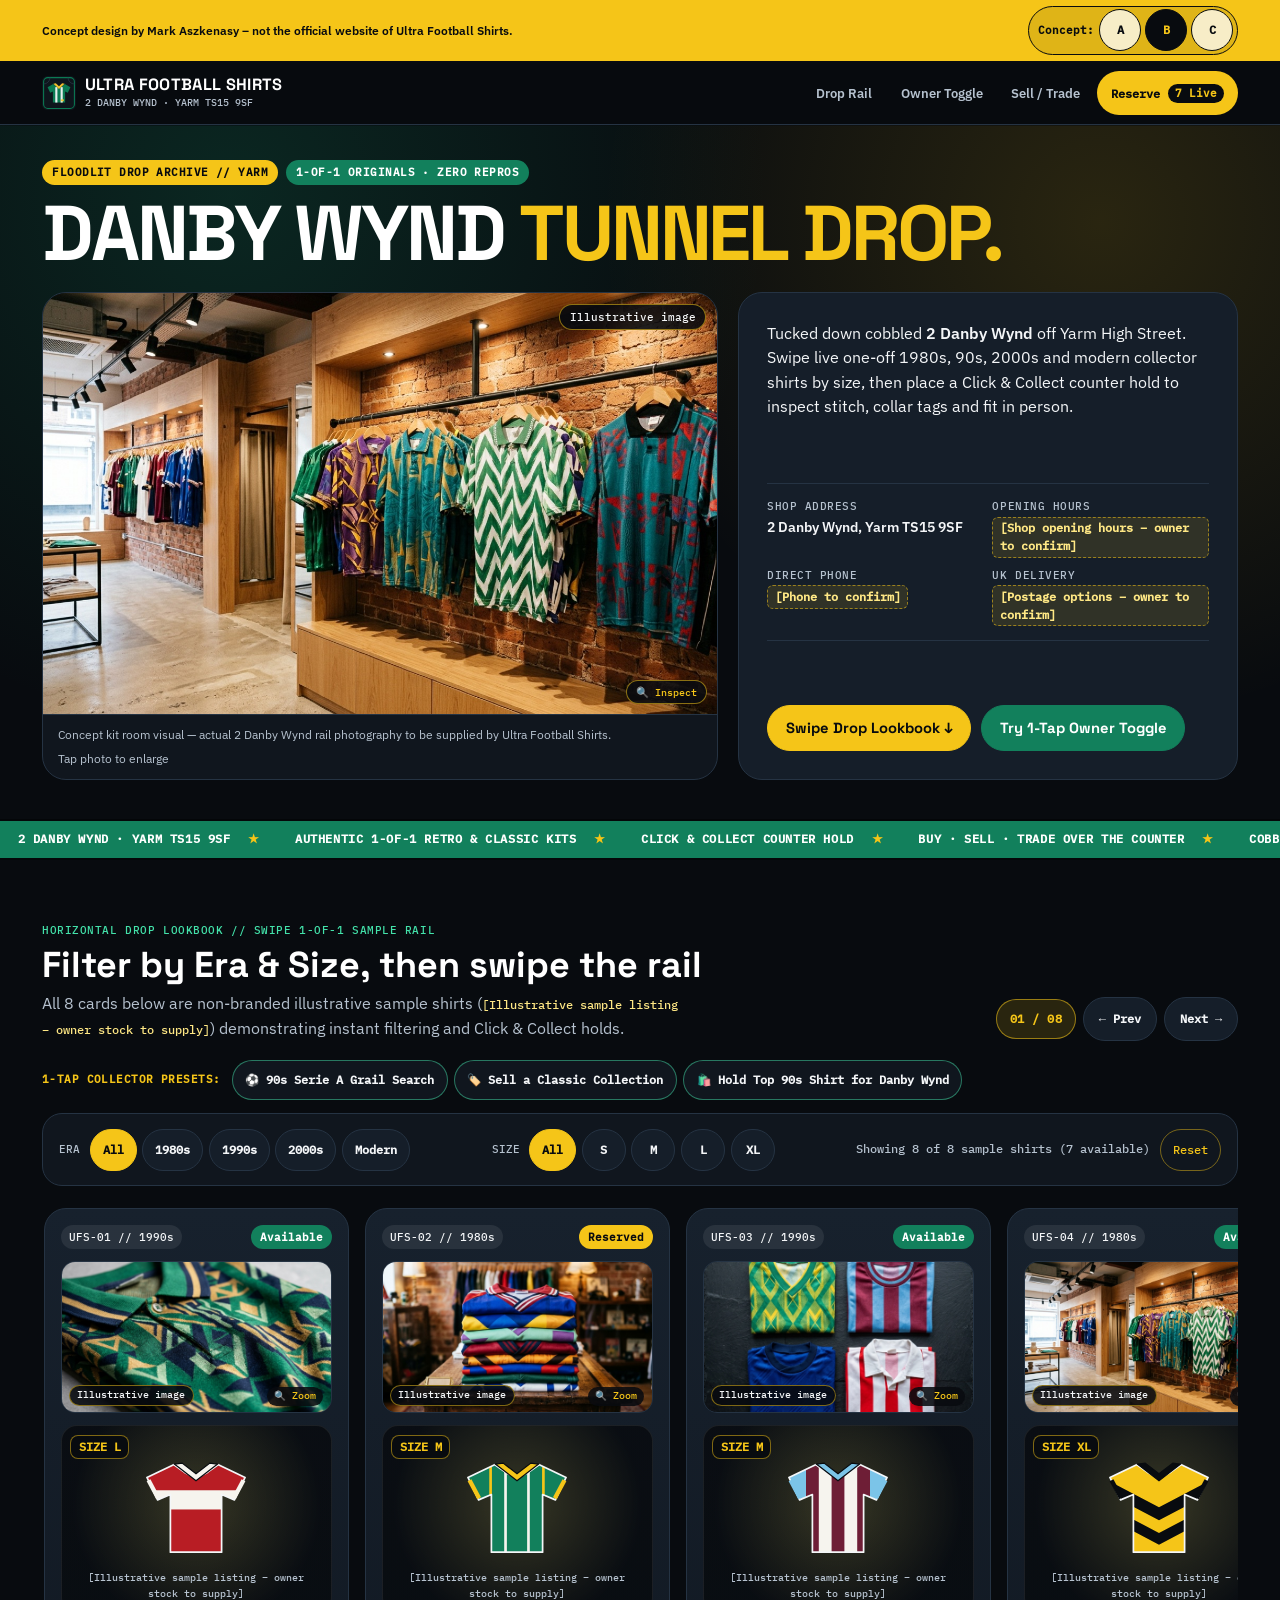
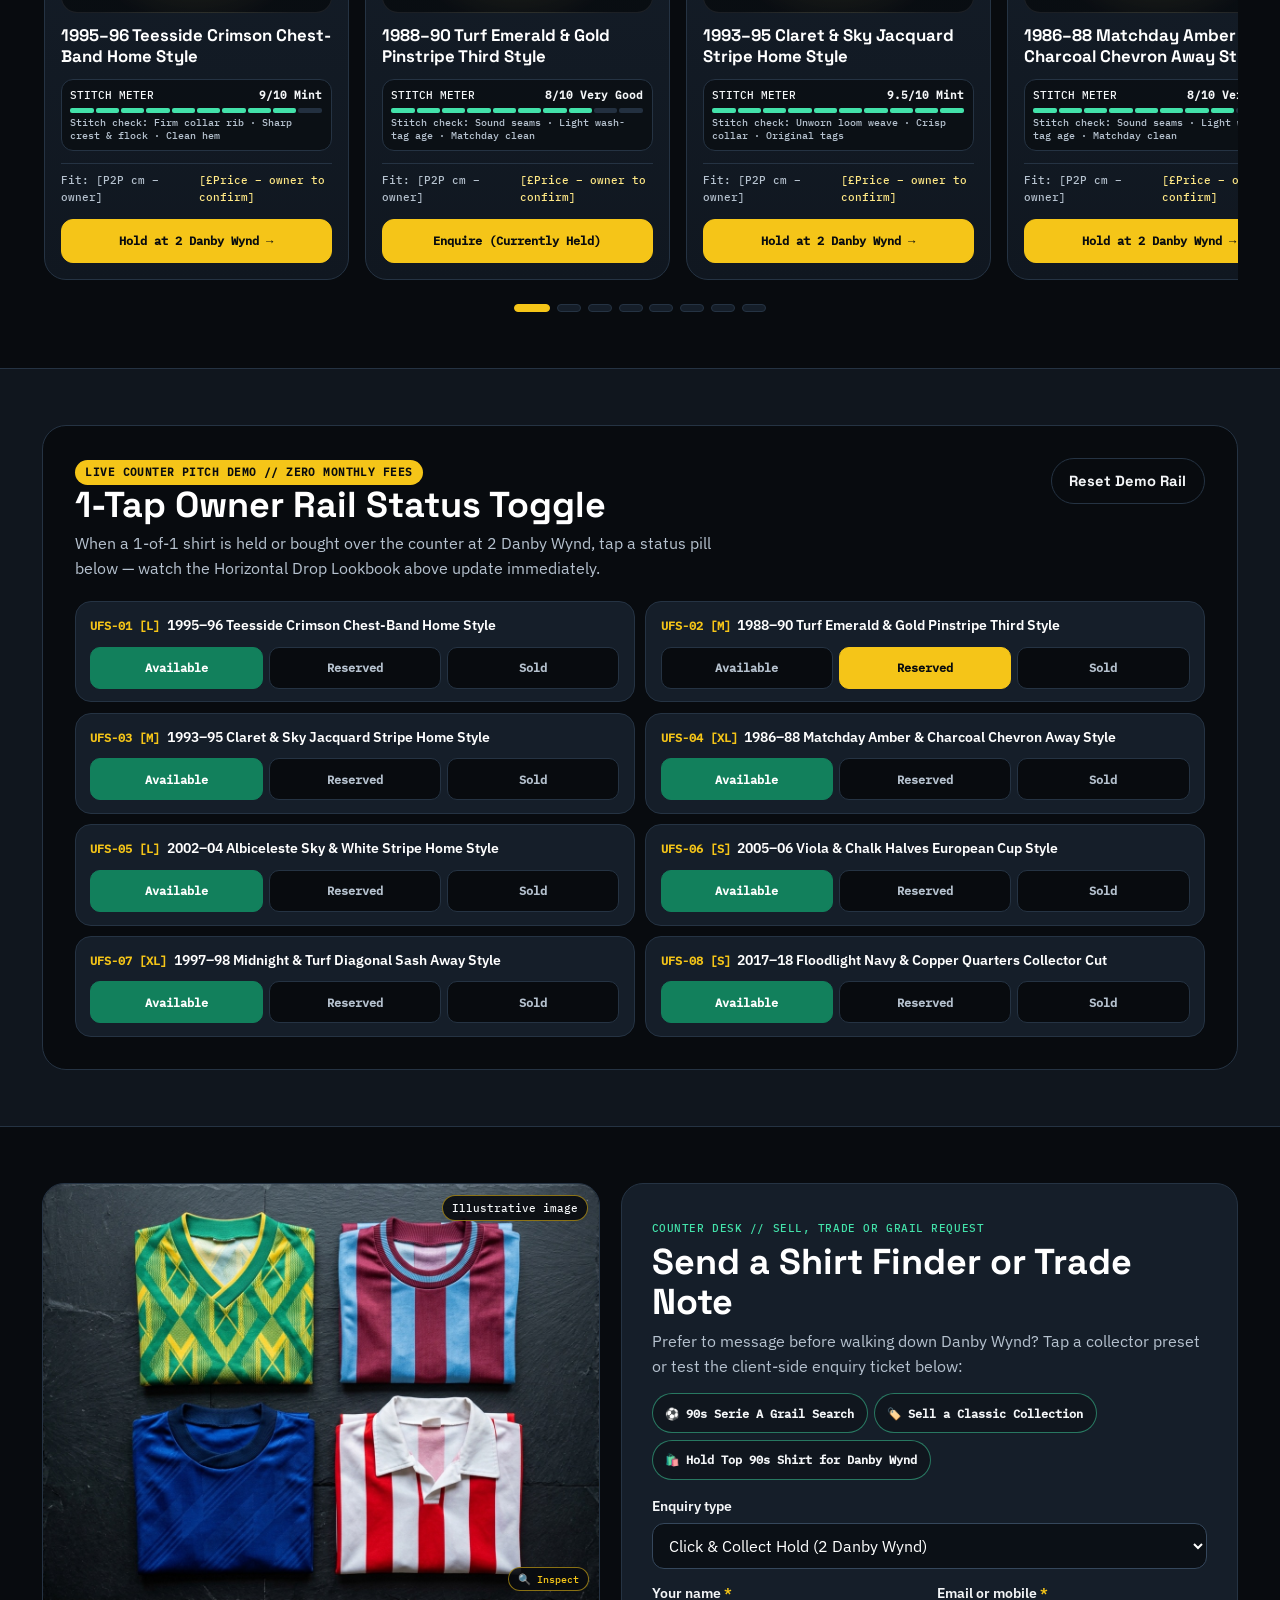
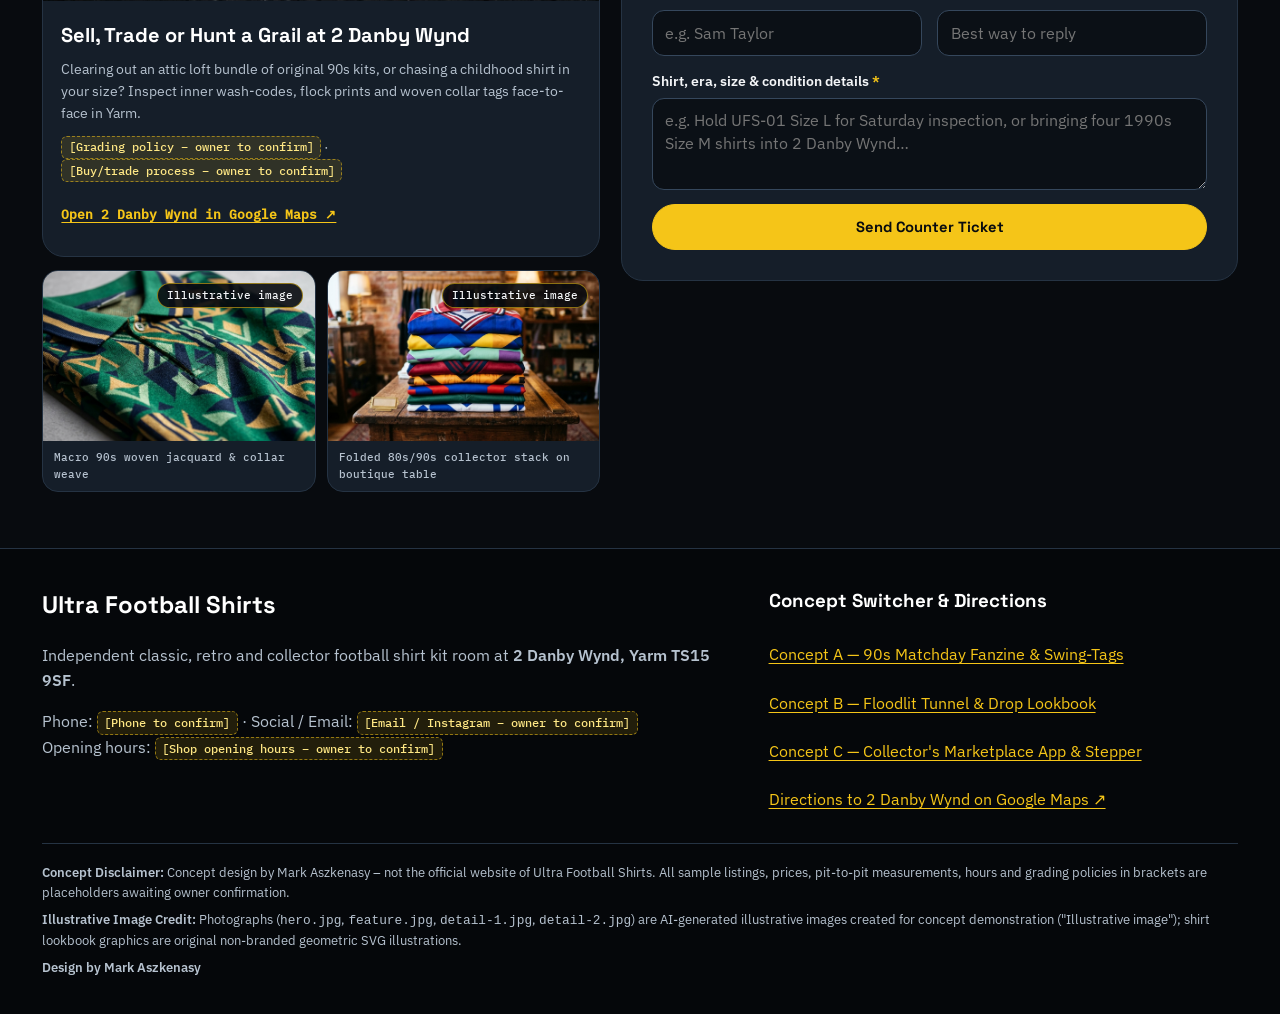
==== commit 55a16617: "Upgrade Sets A, B & C: 4-photo suite, lightbox, frosted docks, presets & live owner receipt" ====
--- a/b/index.html
+++ b/b/index.html
@@ -34,6 +34,7 @@
 
   <!-- Floodlit Tunnel Header -->
   <header class="tunnel-header">
+    <div class="b-scroll-progress" id="b-scroll-progress" aria-hidden="true"></div>
     <div class="wrap tunnel-header__inner">
       <a class="tunnel-brand" href="#top">
         <img class="tunnel-brand__logo" src="../images/logo-mark.svg" width="34" height="34" alt="">
@@ -73,7 +74,15 @@
         </h1>
 
         <div class="tunnel-hero__stage">
-          <figure class="tunnel-hero__media">
+          <figure
+            class="tunnel-hero__media is-b-lightbox"
+            tabindex="0"
+            role="button"
+            aria-label="Open full-frame illustrative kit room photograph"
+            data-lightbox-src="../images/hero.jpg"
+            data-lightbox-alt="Rails of colourful retro and classic football shirts hanging inside an independent football kit room"
+            data-lightbox-caption="2 Danby Wynd Tunnel Drop Archive — Concept kit room visual; actual 2 Danby Wynd rail photography to be supplied by Ultra Football Shirts."
+          >
             <div class="tunnel-hero__img-wrap">
               <img
                 src="../images/hero.jpg"
@@ -83,10 +92,11 @@
                 fetchpriority="high"
               >
               <span class="illus-badge">Illustrative image</span>
+              <span class="b-zoom-pill" aria-hidden="true">&#128269; Inspect</span>
             </div>
             <figcaption class="tunnel-hero__caption">
               <span>Concept kit room visual — actual 2 Danby Wynd rail photography to be supplied by Ultra Football Shirts.</span>
-              <span>AI-generated concept photo</span>
+              <span>Tap photo to enlarge</span>
             </figcaption>
           </figure>
 
@@ -158,8 +168,19 @@
           </div>
 
           <div class="rail-arrows" aria-label="Scroll lookbook rail">
+            <span class="b-snap-counter" id="b-snap-counter" aria-live="polite">01 / 08</span>
             <button type="button" class="arrow-btn" data-rail-scroll="-1" aria-label="Scroll lookbook left">&larr; Prev</button>
             <button type="button" class="arrow-btn" data-rail-scroll="1" aria-label="Scroll lookbook right">Next &rarr;</button>
+          </div>
+        </div>
+
+        <!-- 1-Tap Collector Quick Presets -->
+        <div class="b-preset-bar" role="group" aria-label="1-tap collector presets">
+          <span class="b-preset-bar__label">1-TAP COLLECTOR PRESETS:</span>
+          <div class="b-preset-chips">
+            <button type="button" class="b-preset-chip" data-b-preset="serie-a-grail">&#9917; 90s Serie A Grail Search</button>
+            <button type="button" class="b-preset-chip" data-b-preset="sell-collection">&#127991;&#65039; Sell a Classic Collection</button>
+            <button type="button" class="b-preset-chip" data-b-preset="hold-90s">&#128717;&#65039; Hold Top 90s Shirt for Danby Wynd</button>
           </div>
         </div>
 
@@ -201,6 +222,7 @@
             <p>Enable JavaScript to browse the interactive drop lookbook and test the 1-tap owner rail toggle.</p>
           </noscript>
         </div>
+        <div class="b-snap-dots" id="b-snap-dots" role="tablist" aria-label="Lookbook card position"></div>
       </div>
     </section>
 
@@ -227,8 +249,16 @@
     <!-- Sell / Trade & Grail Finder + Feature Flat-Lay -->
     <section class="section" id="sell-trade" aria-labelledby="sell-heading">
       <div class="wrap sell-split">
-        <div>
-          <figure class="feature-card">
+        <div class="b-editorial-stack">
+          <figure
+            class="feature-card is-b-lightbox"
+            tabindex="0"
+            role="button"
+            aria-label="Open full-frame classic 1990s football shirts flat-lay photograph"
+            data-lightbox-src="../images/feature.jpg"
+            data-lightbox-alt="Folded classic 1990s football shirts arranged in a flat-lay showing woven collars and bold geometric patterns"
+            data-lightbox-caption="Counter Flat-Lay Check — Inspect inner wash-codes, flock prints and woven collar tags face-to-face at 2 Danby Wynd."
+          >
             <div class="feature-card__img">
               <img
                 src="../images/feature.jpg"
@@ -238,6 +268,7 @@
                 loading="lazy"
               >
               <span class="illus-badge">Illustrative image</span>
+              <span class="b-zoom-pill" aria-hidden="true">&#128269; Inspect</span>
             </div>
             <figcaption class="feature-card__cap">
               <h3>Sell, Trade or Hunt a Grail at 2 Danby Wynd</h3>
@@ -258,14 +289,56 @@
               </a>
             </figcaption>
           </figure>
+
+          <div class="b-detail-pair">
+            <figure
+              class="b-detail-card is-b-lightbox"
+              tabindex="0"
+              role="button"
+              aria-label="Open full-frame macro 1990s woven jacquard knit and collar textile photograph"
+              data-lightbox-src="../images/detail-1.jpg"
+              data-lightbox-alt="Macro close-up of 1990s woven jacquard geometric football shirt knit and stitched collar textile"
+              data-lightbox-caption="Macro 1990s Woven Jacquard &amp; Collar Textile — Checked stitch-by-stitch before joining the 2 Danby Wynd rail."
+            >
+              <div class="b-detail-card__img">
+                <img src="../images/detail-1.jpg" width="1200" height="896" alt="Macro close-up of 1990s woven jacquard geometric football shirt knit and stitched collar textile" loading="lazy">
+                <span class="illus-badge">Illustrative image</span>
+              </div>
+              <figcaption class="b-detail-card__cap">Macro 90s woven jacquard &amp; collar weave</figcaption>
+            </figure>
+
+            <figure
+              class="b-detail-card is-b-lightbox"
+              tabindex="0"
+              role="button"
+              aria-label="Open full-frame folded 1980s and 1990s collector jerseys on timber boutique table photograph"
+              data-lightbox-src="../images/detail-2.jpg"
+              data-lightbox-alt="Neatly folded colourful 1980s and 1990s collector football jerseys stacked on a timber boutique table"
+              data-lightbox-caption="Boutique Timber Table Stack — Neatly folded 1980s &amp; 1990s collector jerseys ready for counter inspection."
+            >
+              <div class="b-detail-card__img">
+                <img src="../images/detail-2.jpg" width="1200" height="896" alt="Neatly folded colourful 1980s and 1990s collector football jerseys stacked on a timber boutique table" loading="lazy">
+                <span class="illus-badge">Illustrative image</span>
+              </div>
+              <figcaption class="b-detail-card__cap">Folded 80s/90s collector stack on boutique table</figcaption>
+            </figure>
+          </div>
         </div>
 
         <div class="counter-form-card">
           <span class="eyebrow">COUNTER DESK // SELL, TRADE OR GRAIL REQUEST</span>
           <h2 id="sell-heading">Send a Shirt Finder or Trade Note</h2>
-          <p class="section-sub" style="margin-bottom: 1.1rem;">
-            Prefer to message before walking down Danby Wynd? Test the client-side enquiry ticket below:
+          <p class="section-sub" style="margin-bottom: 0.9rem;">
+            Prefer to message before walking down Danby Wynd? Tap a collector preset or test the client-side enquiry ticket below:
           </p>
+
+          <div class="b-preset-bar b-preset-bar--compact" role="group" aria-label="Quick-fill counter presets">
+            <div class="b-preset-chips">
+              <button type="button" class="b-preset-chip" data-b-preset="serie-a-grail">&#9917; 90s Serie A Grail Search</button>
+              <button type="button" class="b-preset-chip" data-b-preset="sell-collection">&#127991;&#65039; Sell a Classic Collection</button>
+              <button type="button" class="b-preset-chip" data-b-preset="hold-90s">&#128717;&#65039; Hold Top 90s Shirt for Danby Wynd</button>
+            </div>
+          </div>
 
           <form id="b-counter-form" class="tunnel-form" novalidate>
             <div class="t-field">
@@ -410,11 +483,37 @@
 
       <div class="footer-legal">
         <p><strong>Concept Disclaimer:</strong> Concept design by Mark Aszkenasy – not the official website of Ultra Football Shirts. All sample listings, prices, pit-to-pit measurements, hours and grading policies in brackets are placeholders awaiting owner confirmation.</p>
-        <p><strong>Illustrative Image Credit:</strong> Photographs (<code>hero.jpg</code>, <code>feature.jpg</code>) are AI-generated illustrative images created for concept demonstration ("Illustrative image"); shirt lookbook graphics are original non-branded geometric SVG illustrations.</p>
+        <p><strong>Illustrative Image Credit:</strong> Photographs (<code>hero.jpg</code>, <code>feature.jpg</code>, <code>detail-1.jpg</code>, <code>detail-2.jpg</code>) are AI-generated illustrative images created for concept demonstration ("Illustrative image"); shirt lookbook graphics are original non-branded geometric SVG illustrations.</p>
         <p><strong>Design by Mark Aszkenasy</strong></p>
       </div>
     </div>
   </footer>
+
+  <!-- Native Accessible Editorial Photo Lightbox -->
+  <dialog id="b-photo-lightbox" class="b-lightbox" aria-label="Editorial photo preview">
+    <div class="b-lightbox__frame">
+      <div class="b-lightbox__head">
+        <span class="volt-pill">Illustrative image</span>
+        <button type="button" class="sheet-close" data-b-lightbox-close aria-label="Close photo preview">Close &#10005;</button>
+      </div>
+      <div class="b-lightbox__media">
+        <img id="b-lightbox-img" src="../images/hero.jpg" alt="" width="1200" height="896">
+      </div>
+      <div class="b-lightbox__foot">
+        <p id="b-lightbox-caption" class="b-lightbox__caption"></p>
+        <button
+          type="button"
+          class="btn btn--volt b-lightbox__cta"
+          data-b-lightbox-reserve="Click &amp; Collect / Rail Inspection Enquiry (2 Danby Wynd, Yarm)"
+        >
+          Reserve / Enquire at 2 Danby Wynd &rarr;
+        </button>
+      </div>
+    </div>
+  </dialog>
+
+  <!-- Non-blocking Micro-Toast -->
+  <div id="b-micro-toast" class="b-micro-toast" role="status" aria-live="polite" hidden></div>
 
   <!-- Mobile Bottom Dock -->
   <nav class="mobile-tunnel-dock" aria-label="Quick mobile actions">
--- a/b/css/styles.css
+++ b/b/css/styles.css
@@ -1274,8 +1274,18 @@
   grid-template-columns: repeat(3, minmax(0, 1fr));
   gap: 0.4rem;
   padding: 0.45rem var(--gutter) calc(0.45rem + env(safe-area-inset-bottom));
-  background: #0B1016;
-  border-top: 1px solid var(--tunnel-border);
+  background: rgba(8, 11, 15, 0.95);
+  backdrop-filter: blur(20px) saturate(180%);
+  -webkit-backdrop-filter: blur(20px) saturate(180%);
+  border-top: 1px solid rgba(245, 197, 24, 0.42);
+  box-shadow: inset 0 1px 0 rgba(255, 255, 255, 0.14), 0 -10px 28px rgba(0, 0, 0, 0.5);
+  transition: transform 0.28s cubic-bezier(0.22, 1, 0.36, 1), opacity 0.22s ease;
+}
+
+.mobile-tunnel-dock.is-cleared {
+  transform: translateY(130%);
+  opacity: 0;
+  pointer-events: none;
 }
 
 @media (min-width: 900px) {
@@ -1313,6 +1323,510 @@
   border-color: var(--turf);
 }
 
+@media (prefers-reduced-motion: no-preference) {
+  @view-transition {
+    navigation: auto;
+  }
+}
+
+/* ==========================================================================
+   9. MOBILE COMPACT CONCEPT BAR, SCROLL PROGRESS, SNAP RAIL, LIGHTBOX & TICKET
+   ========================================================================== */
+@media (max-width: 760px) {
+  .concept-banner {
+    padding: 0.18rem 0;
+  }
+  .concept-banner__inner {
+    display: grid;
+    grid-template-columns: minmax(0, 1fr) auto;
+    align-items: center;
+    gap: 0.42rem;
+  }
+  .concept-banner__text {
+    font-size: 0.67rem;
+    line-height: 1.22;
+  }
+  .concept-switcher__label {
+    display: none;
+  }
+  .concept-switcher {
+    padding: 0.1rem;
+    gap: 0.18rem;
+  }
+  .concept-switcher__pill {
+    min-width: 40px;
+    min-height: 40px;
+    padding: 0;
+    font-size: 0.72rem;
+  }
+  .tunnel-hero {
+    padding-top: 0.85rem;
+  }
+  .tunnel-hero__meta {
+    margin-bottom: 0.5rem;
+  }
+  .tunnel-display {
+    margin-bottom: 0.8rem;
+    font-size: clamp(1.9rem, 7.2vw, 2.7rem);
+  }
+  .tunnel-hero__img-wrap img {
+    min-height: 190px;
+    aspect-ratio: 16 / 9.5;
+  }
+}
+
+/* Sticky Header Scroll-Progress Hairline */
+.b-scroll-progress {
+  position: absolute;
+  top: 0;
+  left: 0;
+  width: 100%;
+  height: 2.5px;
+  background: var(--volt);
+  transform-origin: 0 50%;
+  transform: scaleX(0);
+  pointer-events: none;
+  z-index: 10;
+  transition: transform 0.08s linear;
+}
+
+/* Snap Rail Counter & Active Dots */
+.rail-arrows {
+  align-items: center;
+  flex-wrap: wrap;
+}
+
+.b-snap-counter {
+  display: inline-flex;
+  align-items: center;
+  justify-content: center;
+  min-height: 40px;
+  padding: 0 0.78rem;
+  border-radius: 999px;
+  background: rgba(245, 197, 24, 0.14);
+  border: 1px solid rgba(245, 197, 24, 0.55);
+  color: var(--volt);
+  font-family: var(--font-mono);
+  font-size: 0.74rem;
+  font-weight: 700;
+  letter-spacing: 0.04em;
+}
+
+.b-snap-dots {
+  display: flex;
+  flex-wrap: wrap;
+  align-items: center;
+  justify-content: center;
+  gap: 0.42rem;
+  margin-top: 0.5rem;
+}
+
+.b-snap-dot {
+  width: 24px;
+  height: 8px;
+  padding: 0;
+  border-radius: 999px;
+  border: 1px solid var(--tunnel-border);
+  background: var(--tunnel-card);
+  cursor: pointer;
+  transition: width 0.2s ease, background-color 0.2s ease, border-color 0.2s ease;
+}
+
+.b-snap-dot.is-active {
+  width: 36px;
+  background: var(--volt);
+  border-color: var(--volt);
+}
+
+/* Distinct Editorial Photo Strip + 10-Bar Condition Meter on Snap Cards */
+.drop-card__photo {
+  position: relative;
+  border-radius: 14px;
+  overflow: hidden;
+  border: 1px solid var(--tunnel-border);
+  aspect-ratio: 16 / 9;
+  background: var(--pitch);
+}
+
+.drop-card__photo img {
+  width: 100%;
+  height: 100%;
+  object-fit: cover;
+}
+
+.drop-card__photo-tag {
+  position: absolute;
+  bottom: 0.4rem;
+  left: 0.45rem;
+  background: rgba(8, 11, 15, 0.88);
+  color: var(--chalk);
+  border: 1px solid rgba(245, 197, 24, 0.5);
+  border-radius: 999px;
+  padding: 0.12rem 0.48rem;
+  font-family: var(--font-mono);
+  font-size: 0.6rem;
+}
+
+.drop-card__photo-zoom {
+  position: absolute;
+  bottom: 0.4rem;
+  right: 0.45rem;
+  background: rgba(8, 11, 15, 0.88);
+  color: var(--volt);
+  border-radius: 999px;
+  padding: 0.12rem 0.45rem;
+  font-family: var(--font-mono);
+  font-size: 0.6rem;
+}
+
+.drop-cond-meter {
+  background: rgba(8, 11, 15, 0.65);
+  border: 1px solid var(--tunnel-border);
+  border-radius: 12px;
+  padding: 0.45rem 0.55rem;
+}
+
+.drop-cond-meter__top {
+  display: flex;
+  align-items: center;
+  justify-content: space-between;
+  gap: 0.4rem;
+  font-family: var(--font-mono);
+  font-size: 0.66rem;
+  color: var(--chalk);
+  margin-bottom: 0.28rem;
+}
+
+.drop-cond-meter__bars {
+  display: grid;
+  grid-template-columns: repeat(10, 1fr);
+  gap: 2px;
+}
+
+.drop-cond-seg {
+  height: 5px;
+  border-radius: 2px;
+  background: #233040;
+}
+
+.drop-cond-seg--on {
+  background: var(--turf-mint);
+}
+
+.drop-cond-meter__note {
+  margin-top: 0.28rem;
+  font-family: var(--font-mono);
+  font-size: 0.61rem;
+  color: var(--chalk-muted);
+  line-height: 1.3;
+}
+
+/* Editorial Detail Pair in #sell-trade */
+.b-editorial-stack {
+  display: grid;
+  gap: 0.85rem;
+}
+
+.b-detail-pair {
+  display: grid;
+  grid-template-columns: repeat(2, minmax(0, 1fr));
+  gap: 0.7rem;
+}
+
+@media (max-width: 480px) {
+  .b-detail-pair {
+    grid-template-columns: 1fr;
+  }
+}
+
+.b-detail-card {
+  margin: 0;
+  background: var(--tunnel-card);
+  border: 1px solid var(--tunnel-border);
+  border-radius: 16px;
+  overflow: hidden;
+}
+
+.b-detail-card__img {
+  position: relative;
+}
+
+.b-detail-card__img img {
+  width: 100%;
+  aspect-ratio: 16 / 10;
+  object-fit: cover;
+}
+
+.b-detail-card__cap {
+  padding: 0.5rem 0.7rem;
+  font-family: var(--font-mono);
+  font-size: 0.68rem;
+  color: var(--chalk-muted);
+}
+
+.is-b-lightbox {
+  cursor: zoom-in;
+}
+
+.b-zoom-pill {
+  position: absolute;
+  bottom: 0.65rem;
+  right: 0.65rem;
+  background: rgba(8, 11, 15, 0.88);
+  color: var(--volt);
+  border: 1px solid rgba(245, 197, 24, 0.55);
+  border-radius: 999px;
+  padding: 0.18rem 0.55rem;
+  font-family: var(--font-mono);
+  font-size: 0.65rem;
+  pointer-events: none;
+}
+
+/* 1-Tap Collector Presets */
+.b-preset-bar {
+  margin-bottom: 0.85rem;
+  display: flex;
+  flex-wrap: wrap;
+  align-items: center;
+  gap: 0.45rem 0.7rem;
+}
+
+.b-preset-bar--compact {
+  margin-bottom: 1rem;
+}
+
+.b-preset-bar__label {
+  font-family: var(--font-mono);
+  font-size: 0.68rem;
+  font-weight: 700;
+  color: var(--volt);
+  letter-spacing: 0.04em;
+}
+
+.b-preset-chips {
+  display: flex;
+  flex-wrap: wrap;
+  gap: 0.4rem;
+}
+
+.b-preset-chip {
+  min-height: 40px;
+  padding: 0.35rem 0.78rem;
+  border-radius: 999px;
+  background: var(--tunnel);
+  color: var(--chalk);
+  border: 1px solid rgba(67, 226, 170, 0.48);
+  font-family: var(--font-mono);
+  font-size: 0.72rem;
+  font-weight: 600;
+  cursor: pointer;
+  text-align: left;
+  transition: background-color 0.15s ease, color 0.15s ease, border-color 0.15s ease;
+}
+
+.b-preset-chip:hover,
+.b-preset-chip.is-active {
+  background: var(--volt);
+  color: var(--pitch);
+  border-color: var(--volt);
+}
+
+/* Native <dialog> Lightbox */
+.b-lightbox {
+  padding: 0;
+  border: 1.5px solid var(--volt);
+  border-radius: 22px;
+  background: var(--tunnel-card);
+  color: var(--chalk);
+  width: min(94vw, 840px);
+  max-height: 92vh;
+  box-shadow: 0 24px 60px rgba(0, 0, 0, 0.8);
+}
+
+.b-lightbox::backdrop {
+  background: rgba(4, 6, 9, 0.82);
+  backdrop-filter: blur(12px);
+  -webkit-backdrop-filter: blur(12px);
+}
+
+.b-lightbox__frame {
+  display: flex;
+  flex-direction: column;
+  max-height: 90vh;
+}
+
+.b-lightbox__head {
+  display: flex;
+  align-items: center;
+  justify-content: space-between;
+  gap: 0.75rem;
+  padding: 0.75rem 1rem;
+  background: var(--pitch);
+  border-bottom: 1px solid var(--tunnel-border);
+}
+
+.b-lightbox__media {
+  background: #040608;
+  display: flex;
+  align-items: center;
+  justify-content: center;
+  overflow: hidden;
+}
+
+.b-lightbox__media img {
+  width: 100%;
+  max-height: 60vh;
+  object-fit: contain;
+}
+
+.b-lightbox__foot {
+  padding: 0.85rem 1rem;
+  display: flex;
+  flex-wrap: wrap;
+  align-items: center;
+  justify-content: space-between;
+  gap: 0.65rem 1rem;
+  border-top: 1px solid var(--tunnel-border);
+}
+
+.b-lightbox__caption {
+  margin: 0;
+  font-size: 0.84rem;
+  color: var(--chalk-muted);
+  max-width: 52ch;
+}
+
+.b-lightbox__cta {
+  min-height: 42px;
+  padding: 0.45rem 0.95rem;
+  font-size: 0.8rem;
+}
+
+/* Non-Blocking Micro-Toast */
+.b-micro-toast {
+  position: fixed;
+  left: 50%;
+  bottom: calc(5.2rem + env(safe-area-inset-bottom, 0px));
+  transform: translateX(-50%);
+  z-index: 1600;
+  max-width: min(92vw, 460px);
+  padding: 0.56rem 0.95rem;
+  border-radius: 999px;
+  background: rgba(8, 11, 15, 0.96);
+  color: #FFFFFF;
+  border: 1.5px solid var(--volt);
+  box-shadow: 0 12px 28px rgba(0, 0, 0, 0.55);
+  font-family: var(--font-mono);
+  font-size: 0.73rem;
+  text-align: center;
+  pointer-events: none;
+}
+
+@media (min-width: 900px) {
+  .b-micro-toast {
+    bottom: 1.4rem;
+  }
+}
+
+.b-micro-toast[hidden] {
+  display: none !important;
+}
+
+/* Owner Receipt Summary Ticket */
+.b-verbatim-msg {
+  margin: 0 0 0.75rem;
+  font-family: var(--font-display);
+  font-size: 0.98rem;
+  font-weight: 700;
+  color: #FFFFFF;
+}
+
+.b-owner-receipt {
+  background: rgba(8, 11, 15, 0.88);
+  border: 1px dashed rgba(245, 197, 24, 0.65);
+  border-radius: 12px;
+  padding: 0.8rem 0.9rem;
+  font-weight: 400;
+}
+
+.b-owner-receipt__head {
+  display: flex;
+  flex-wrap: wrap;
+  align-items: center;
+  justify-content: space-between;
+  gap: 0.35rem;
+  padding-bottom: 0.45rem;
+  margin-bottom: 0.55rem;
+  border-bottom: 1px solid var(--tunnel-border);
+  font-family: var(--font-mono);
+  font-size: 0.68rem;
+  font-weight: 700;
+  color: var(--volt);
+  text-transform: uppercase;
+}
+
+.b-owner-receipt__dl {
+  margin: 0;
+  display: grid;
+  gap: 0.34rem;
+  font-size: 0.82rem;
+}
+
+.b-owner-receipt__row {
+  display: grid;
+  grid-template-columns: 108px minmax(0, 1fr);
+  gap: 0.45rem;
+}
+
+@media (max-width: 420px) {
+  .b-owner-receipt__row {
+    grid-template-columns: 1fr;
+    gap: 0.1rem;
+  }
+}
+
+.b-owner-receipt__row dt {
+  font-family: var(--font-mono);
+  font-size: 0.68rem;
+  color: var(--chalk-muted);
+  text-transform: uppercase;
+}
+
+.b-owner-receipt__row dd {
+  margin: 0;
+  font-weight: 600;
+  color: #FFFFFF;
+  overflow-wrap: anywhere;
+}
+
+.b-owner-receipt__actions {
+  margin-top: 0.7rem;
+  padding-top: 0.55rem;
+  border-top: 1px solid var(--tunnel-border);
+  display: flex;
+  flex-wrap: wrap;
+  gap: 0.45rem;
+}
+
+.b-receipt-btn {
+  min-height: 40px;
+  padding: 0.35rem 0.8rem;
+  border-radius: 999px;
+  font-family: var(--font-mono);
+  font-size: 0.72rem;
+  font-weight: 700;
+  border: 1px solid var(--volt);
+  background: var(--volt);
+  color: var(--pitch);
+  cursor: pointer;
+}
+
+.b-receipt-btn--ghost {
+  background: transparent;
+  color: var(--chalk);
+  border-color: var(--tunnel-border);
+}
+
 @media (prefers-reduced-motion: reduce) {
   html {
     scroll-behavior: auto;
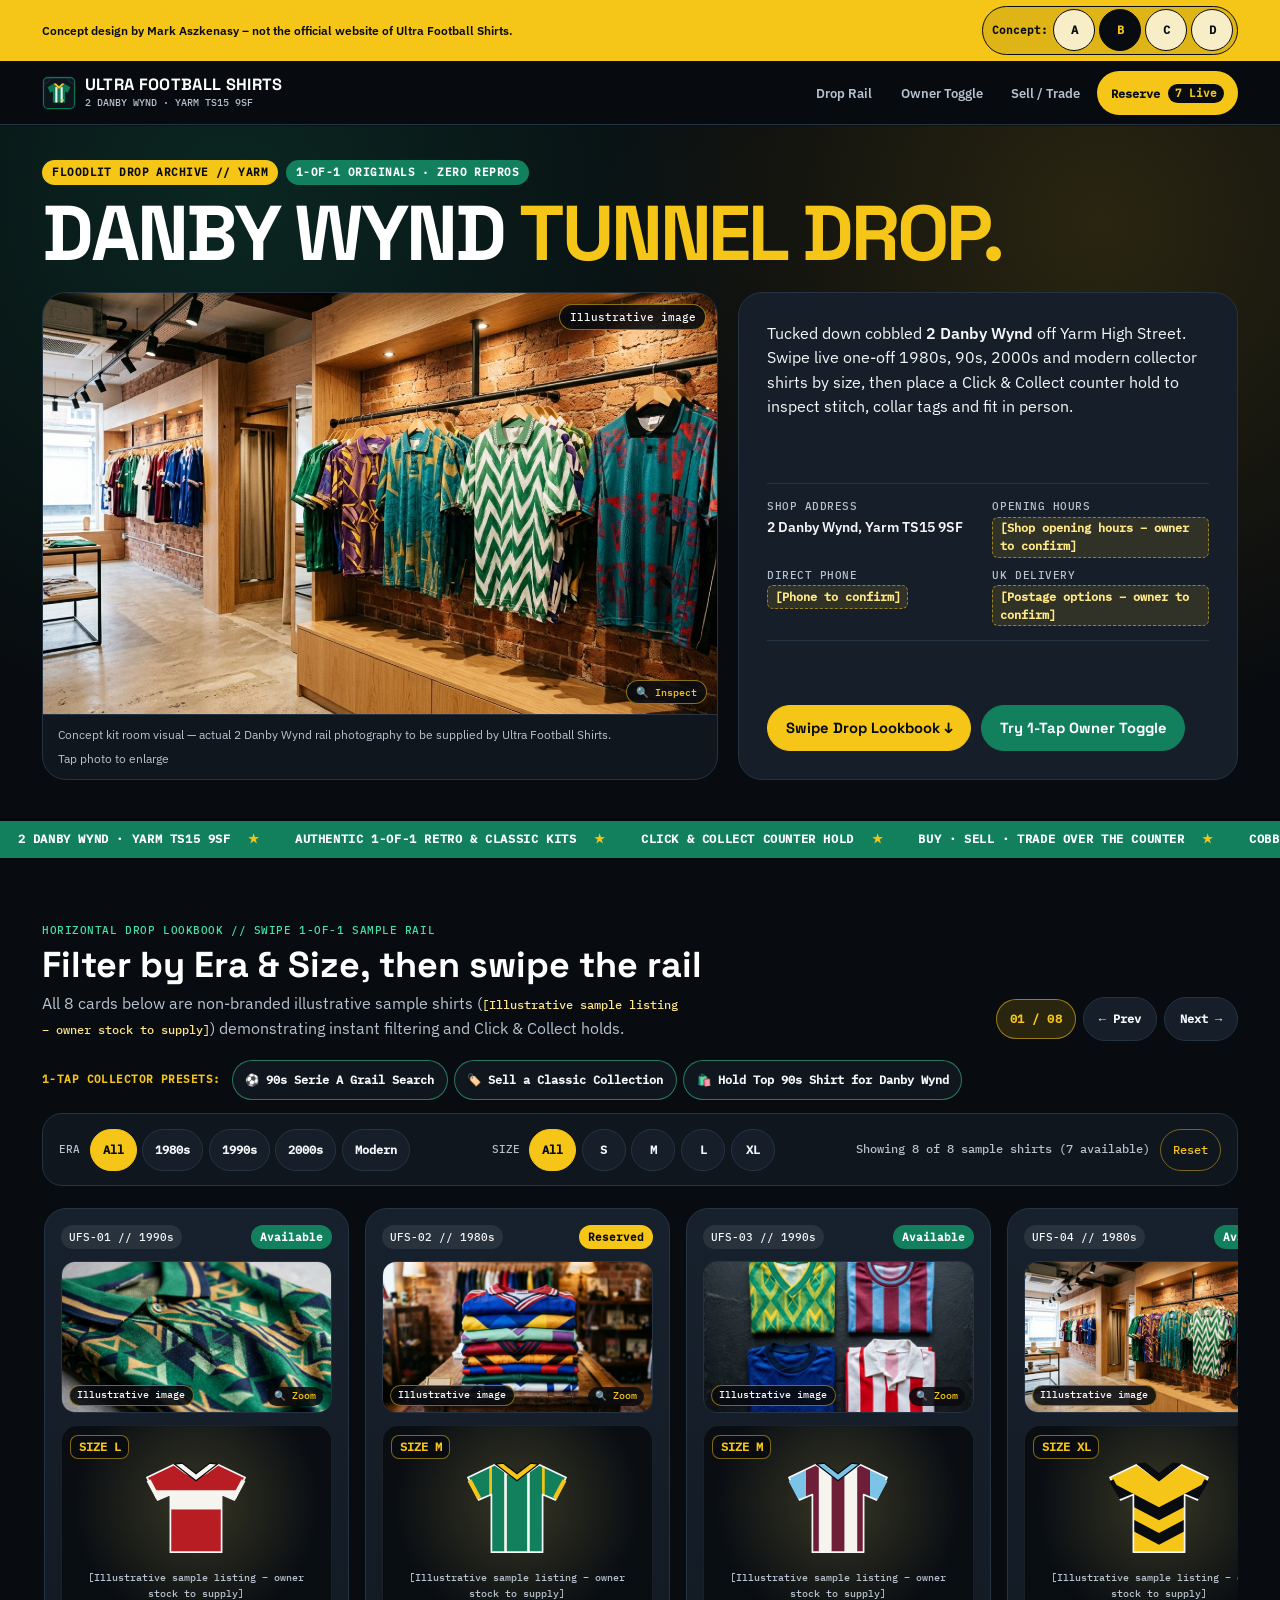
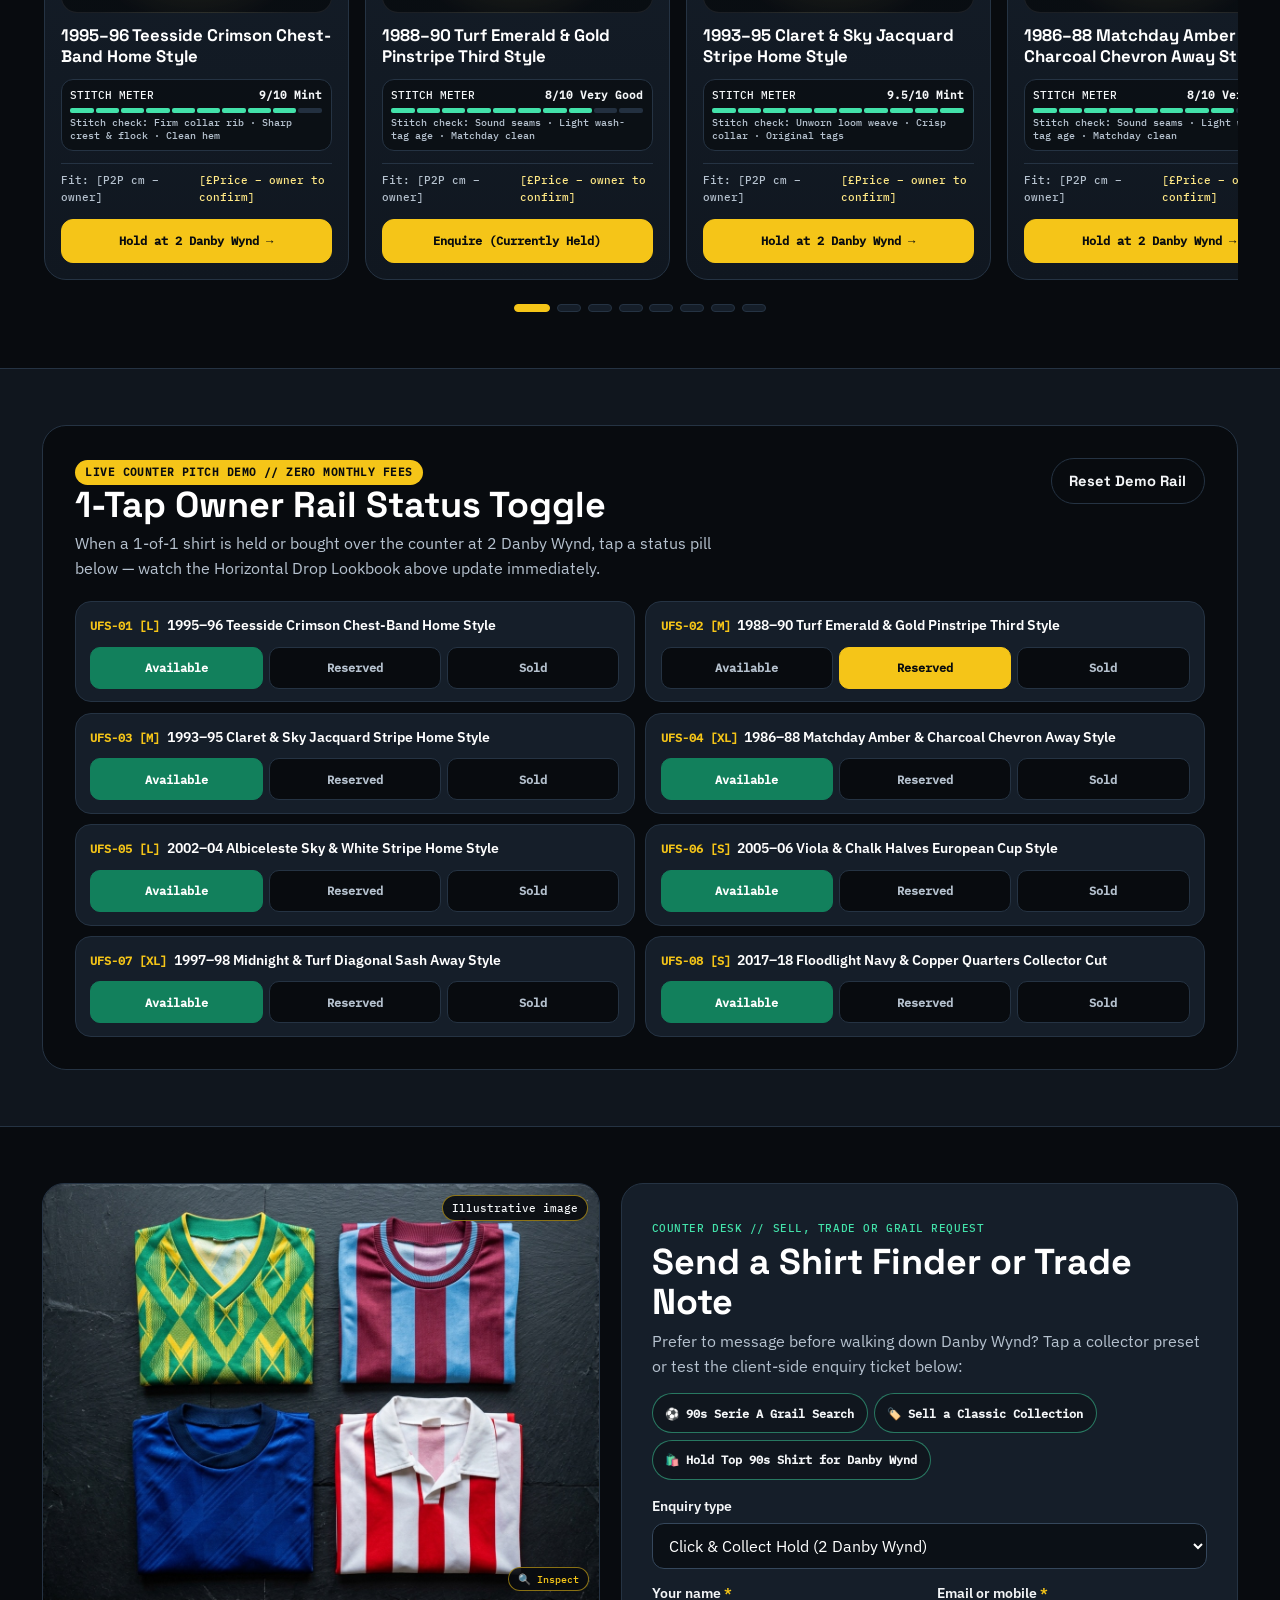
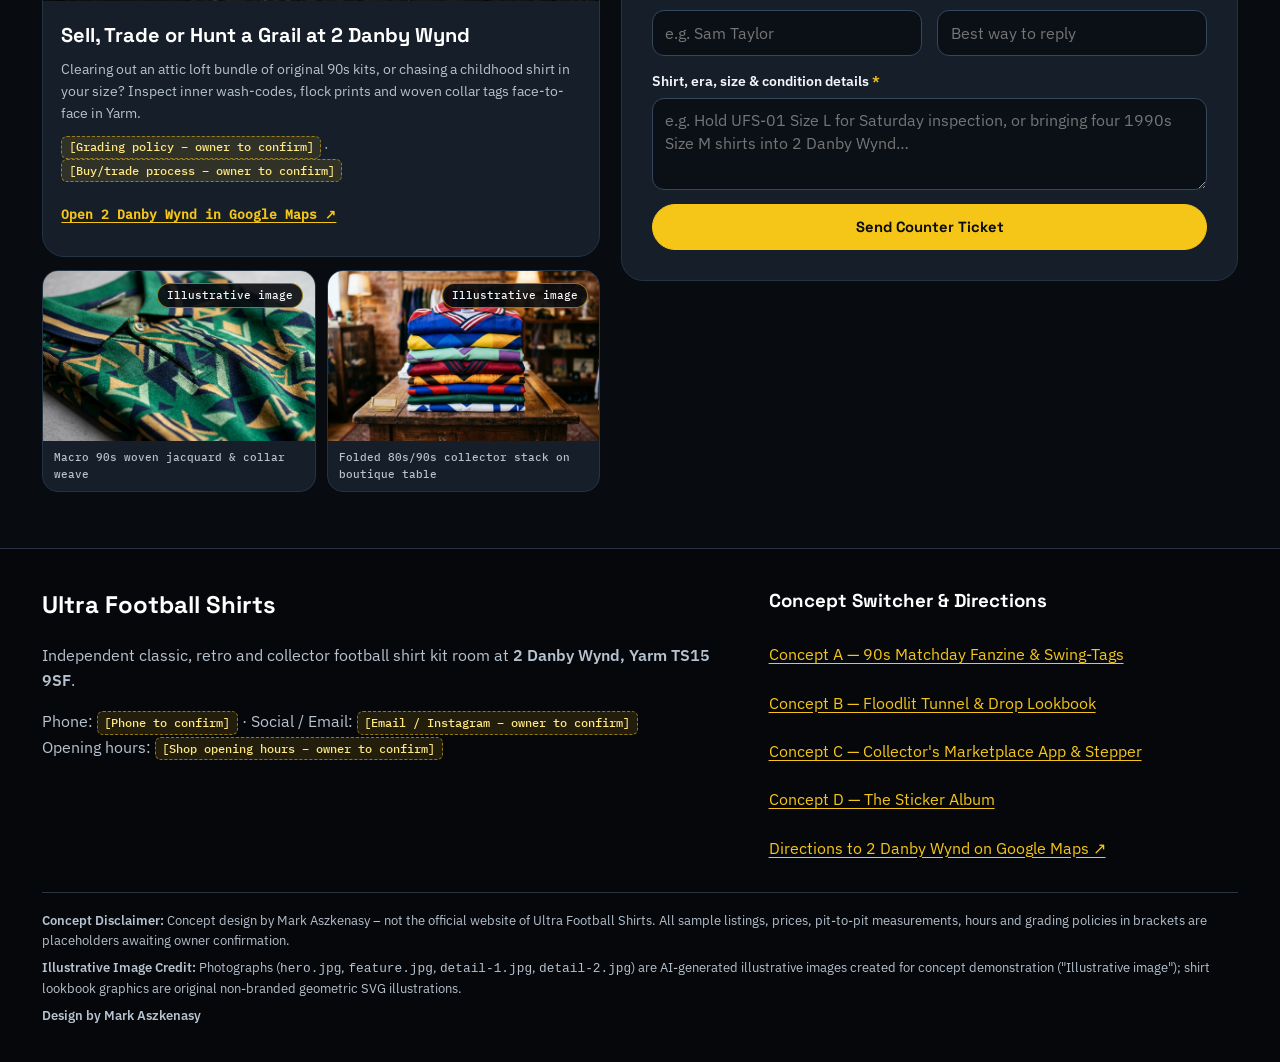
==== commit dec44995: "Add Concept D pill to the A, B and C switchers Co-Authored-By: Claude Fable 5.2 <noreply@anthropic.c" ====
--- a/b/index.html
+++ b/b/index.html
@@ -27,6 +27,7 @@
           <a class="concept-switcher__pill" href="../index.html">A</a>
           <a class="concept-switcher__pill is-active" href="index.html" aria-current="page">B</a>
           <a class="concept-switcher__pill" href="../c/index.html">C</a>
+          <a class="concept-switcher__pill" href="../d/index.html">D</a>
         </nav>
       </div>
     </div>
@@ -468,6 +469,7 @@
             <li><a href="../index.html">Concept A — 90s Matchday Fanzine &amp; Swing-Tags</a></li>
             <li><a href="index.html" aria-current="page">Concept B — Floodlit Tunnel &amp; Drop Lookbook</a></li>
             <li><a href="../c/index.html">Concept C — Collector's Marketplace App &amp; Stepper</a></li>
+            <li><a href="../d/index.html">Concept D — The Sticker Album</a></li>
             <li>
               <a
                 href="https://www.google.com/maps/search/?api=1&amp;query=Ultra+Football+Shirts+2+Danby+Wynd+Yarm+TS15+9SF"
